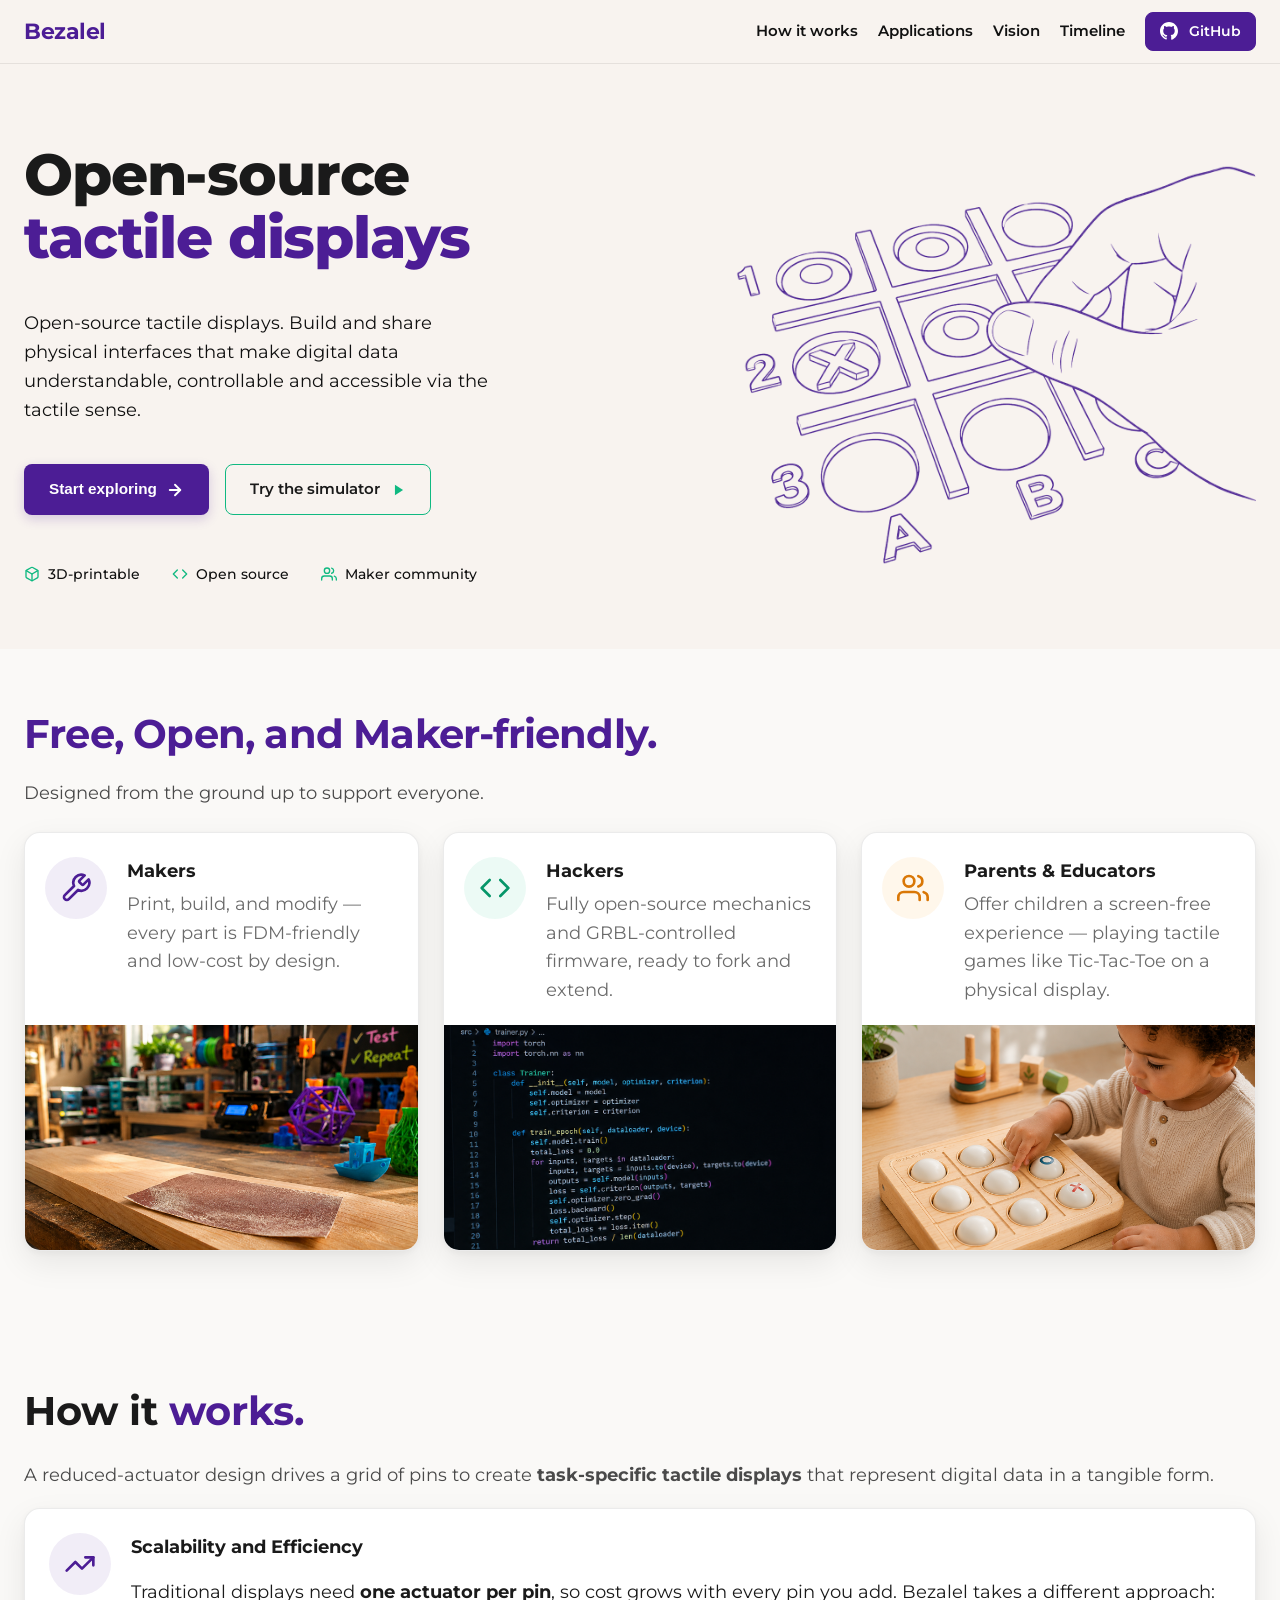
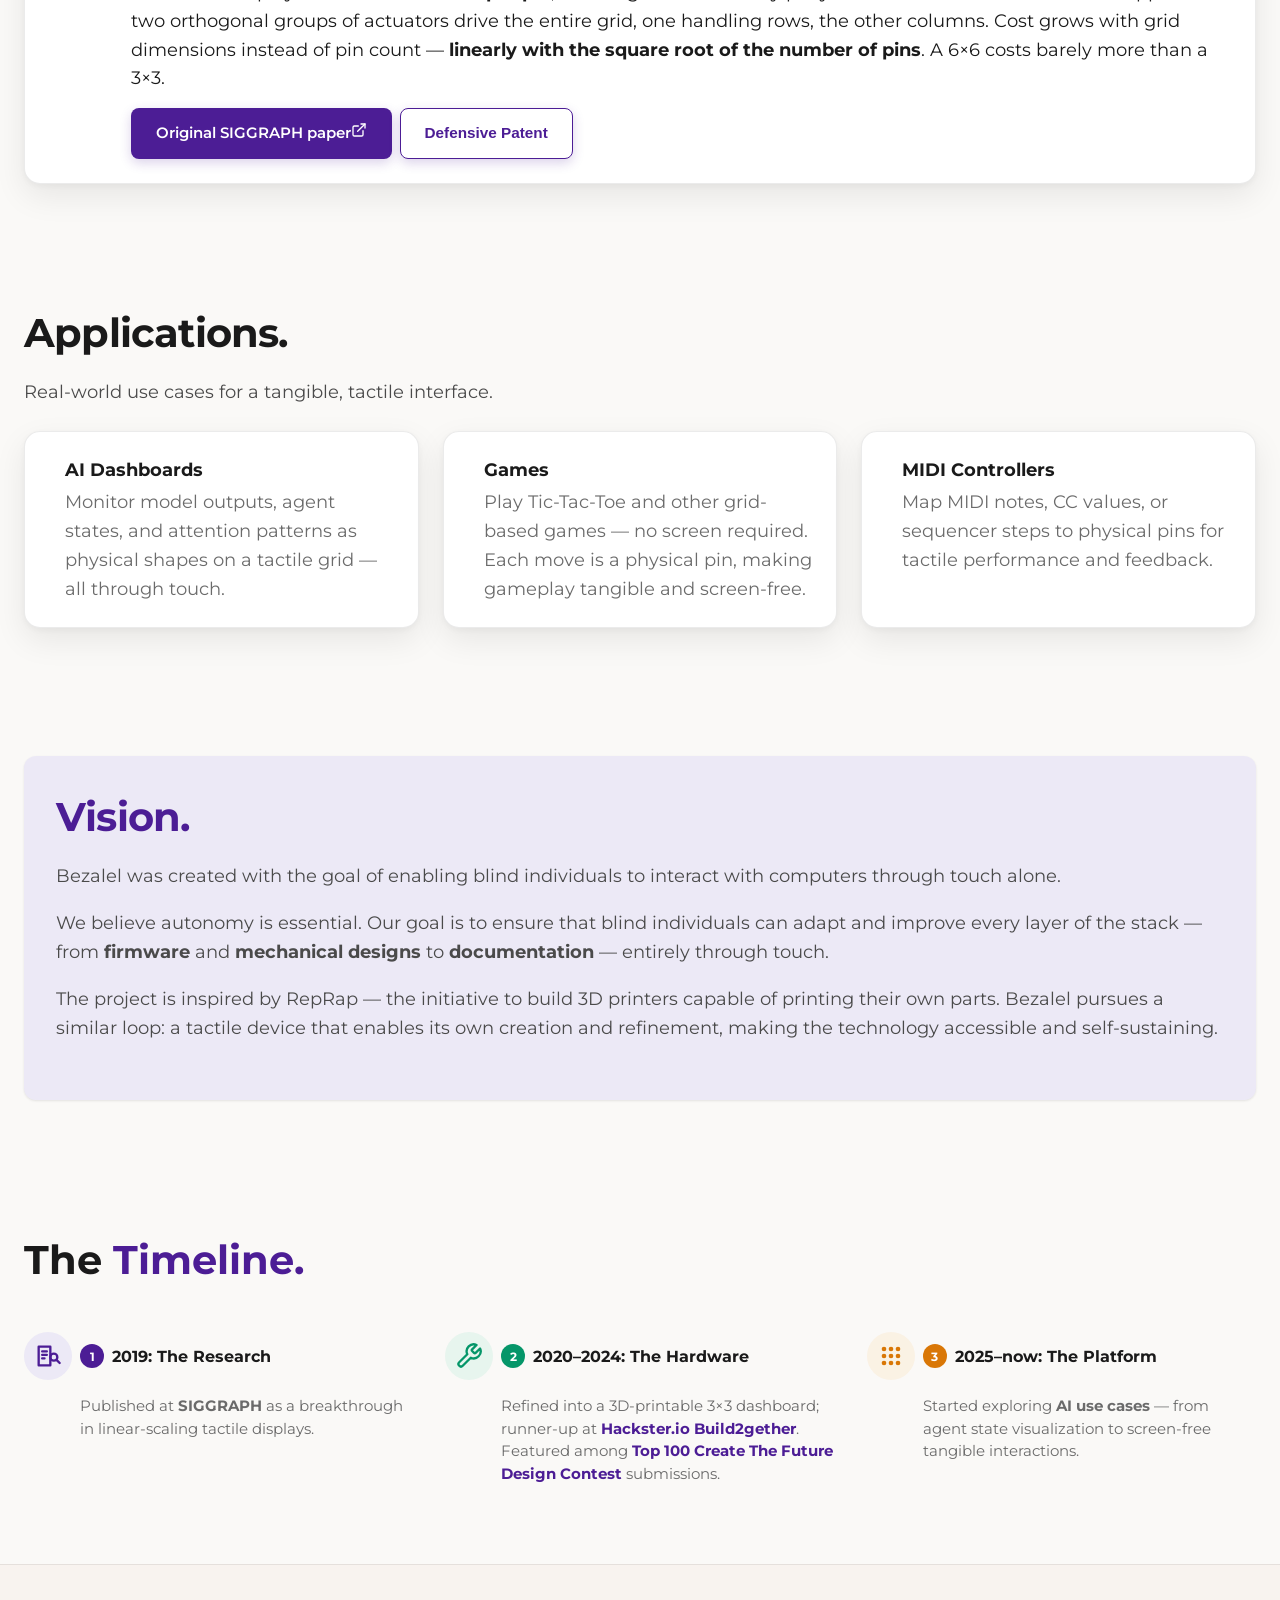
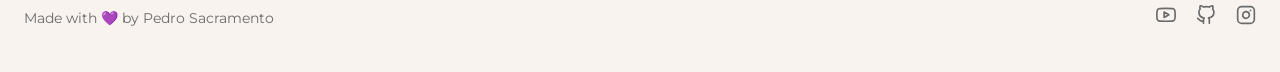
==== index.html @ aae841a7 "deploy: Tighten copy across sections — remove AI-specific language, improve conciseness Co-Authored-" ====
<!DOCTYPE html>
<html lang="en" data-theme="light">
  <head>
    <meta charset="UTF-8" />
    <meta name="viewport" content="width=device-width, initial-scale=1.0" />
    <title>Bezalel — Open-source, 3D-printable, low-cost tactile display</title>
    <meta
      name="description"
      content="Bezalel is an open-source technology for building tactile interfaces using 3D printing and a minimal number of actuators."
    />
    <link rel="preconnect" href="https://fonts.googleapis.com" />
    <link rel="preconnect" href="https://fonts.gstatic.com" crossorigin />
    <link
      href="https://fonts.googleapis.com/css2?family=Montserrat:wght@400;500;600;700&family=JetBrains+Mono:wght@400;500&display=swap"
      rel="stylesheet"
    />
    <script type="module" crossorigin src="/assets/index-D6pep64E.js"></script>
    <link rel="stylesheet" crossorigin href="/assets/index-Cye91xKA.css">
  </head>
  <body>
    <div id="root"></div>
  </body>
</html>
---- assets/index-Cye91xKA.css ----
:root{--color-bg: #f8f3ef;--color-bg-secondary: #f4f2ee;--color-bg-tertiary: #f0edea;--color-bg-primary: #ffffff;--color-text-primary: #1a1a1a;--color-text: #4a4a4a;--color-text-secondary: #6b6b6b;--color-accent: #4c1d95;--color-accent-hover: #371771;--color-accent-tint: rgba(108, 92, 231, .1);--color-brand: #4c1d95;--color-hook-green: #10b981;--color-hook-green-hover: #059669;--color-hook-orange: #4c1d95;--color-hook-orange-hover: #371771;--color-hook-red: #f59e0b;--color-hook-red-hover: #d97706;--navbar-bg: #f8f3ef;--border-color: rgba(0, 0, 0, .08);--shadow-card: 0 12px 32px rgba(0, 0, 0, .08), 0 2px 6px rgba(0, 0, 0, .04);--border-radius: .8rem;--border-radius-lg: 1.6rem;--spacer: 1.6rem;--fs-base: 1.6rem;--fs-hero: 5.5rem;--fs-h2: 4rem;--fs-hook: 4.8rem;--fs-navbar: 1.4rem;--fs-ui: calc(var(--fs-base) * .85);--font-body: "Montserrat", sans-serif;--font-mono: "JetBrains Mono", monospace;--container: 1240px}@media (min-width: 1220px){:root{--fs-base: 1.8rem;--fs-hero: 7.2rem;--fs-hook: 6.4rem}}*,*:before,*:after{box-sizing:border-box}html{font-size:62.5%}body{margin:0;font-family:var(--font-body);font-size:var(--fs-base);line-height:1.6;color:var(--color-text);background-color:var(--color-bg);-webkit-font-smoothing:antialiased}a{color:var(--color-accent);text-decoration:none}a:hover{color:var(--color-accent-hover);text-decoration:underline}.navbar{position:sticky;top:0;z-index:100;display:flex;align-items:center;justify-content:space-between;padding:0 calc(var(--spacer) * 1.5);height:6.4rem;background-color:var(--navbar-bg);border-bottom:1px solid var(--border-color);font-size:var(--fs-navbar)}.navbar-brand{color:var(--color-brand);font-weight:700;font-size:2.2rem;letter-spacing:-.02em}.navbar-brand:hover{color:var(--color-brand);text-decoration:none}.navbar-nav{display:flex;gap:calc(var(--spacer) * 1.25);list-style:none;margin:0;padding:0;align-items:center}.navbar-nav a{color:#111;font-weight:600;font-size:var(--fs-ui)}.navbar-nav a:hover{color:var(--color-text-primary);text-decoration:none}.navbar-nav .btn{padding:.6rem 1.4rem;font-size:var(--fs-navbar)}@media (max-width: 720px){.navbar-nav li:not(:last-child){display:none}}.hero{padding:calc(var(--spacer) * 5) calc(var(--spacer) * 1.5) calc(var(--spacer) * 4)}.hero-grid{display:grid;grid-template-columns:minmax(0,1fr) minmax(0,1.5fr);gap:calc(var(--spacer) * 3);align-items:center}.hero-content{display:flex;flex-direction:column;align-items:flex-start;max-width:var(--container);margin:0 auto}.hero-visual{display:flex;align-items:center;justify-content:flex-end}.device-svg{width:100%;height:auto;max-width:520px;border-radius:var(--border-radius-lg)}.vision-content{display:flex;gap:calc(var(--spacer) * 2);align-items:flex-start}.vision-text{flex:1 1 60%}.vision-image{flex:0 0 280px;max-height:200px;border-radius:8px;object-fit:cover}@media (max-width: 880px){.hero-grid{grid-template-columns:1fr}.hero-visual{order:-1;justify-content:flex-start}.button-group{flex-direction:column}.feature-grid:has(.feature-card-prose){grid-template-columns:1fr}.vision-content{flex-direction:column}.vision-image{flex:0 0 auto;width:100%;max-height:none;height:320px;object-fit:cover;object-position:left;border-radius:8px;order:-1}}.hero-eyebrow{display:inline-block;margin-bottom:var(--spacer);padding:.4rem 1rem;border:1px solid var(--border-color);border-radius:999px;font-size:1.3rem;color:var(--color-text-secondary);letter-spacing:.04em;text-transform:uppercase}.hero h1{margin:0 0 calc(var(--spacer) * 2.5);font-size:clamp(3.4rem,5.2vw,5.8rem);font-weight:800;line-height:1.08;letter-spacing:-.02em;color:var(--color-text-primary);max-width:18ch}.hero-subtitle{margin:0 0 calc(var(--spacer) * 2.5);font-size:var(--fs-base);color:#111;max-width:75ch}.hero-subtitle strong{color:var(--color-brand);font-weight:700}.hero-cta{display:flex;gap:var(--spacer);flex-wrap:wrap}@media (max-width: 600px){.hero-cta{flex-direction:column;width:100%}.hero-cta .btn{width:100%;text-align:center}}.btn{display:inline-block;padding:1.2rem 2.4rem;border-radius:var(--border-radius);font-weight:600;font-size:var(--fs-ui);cursor:pointer;border:1px solid transparent;transition:all .2s ease}.btn-accent{background-color:var(--color-accent);color:#fff}.btn-accent:hover{background-color:var(--color-accent-hover);color:#fff;text-decoration:none}.btn-ghost{background-color:transparent;color:var(--color-text-primary);border-color:var(--border-color)}.btn-ghost:hover{background-color:var(--color-bg-secondary);color:var(--color-text-primary);text-decoration:none}.btn-start{background-color:var(--color-hook-orange);color:#fff;box-shadow:0 4px 12px #4c1d9533}.btn-start:hover{background-color:var(--color-hook-orange-hover);color:#fff;text-decoration:none;transform:translateY(-2px);box-shadow:0 8px 16px #4c1d954d}.btn-patent{background:#fff;color:var(--color-accent);border-color:var(--color-accent);box-shadow:0 4px 12px #4c1d9533}.btn-patent:hover{background:#fff;color:var(--color-accent-hover);border-color:var(--color-accent-hover);text-decoration:none;transform:translateY(-2px);box-shadow:0 8px 16px #4c1d954d}.btn-green{background-color:var(--color-hook-green);color:#fff;box-shadow:0 4px 12px #10b98133}.btn-green:hover{background-color:var(--color-hook-green-hover);color:#fff;text-decoration:none;transform:translateY(-2px);box-shadow:0 8px 16px #10b9814d}.btn-github{display:inline-flex;align-items:center;gap:.6rem;background-color:var(--color-accent);color:#fff!important;border:1px solid var(--color-accent);border-radius:var(--border-radius);padding:.7rem 1.4rem!important}.btn-github:hover{background-color:var(--color-accent-hover);border-color:var(--color-accent-hover);color:#fff;text-decoration:none}body.modal-open{overflow:hidden}.modal-backdrop{position:fixed;top:0;right:0;bottom:0;left:0;z-index:200;display:none;align-items:center;justify-content:center;padding:calc(var(--spacer) * 1.5);background:#00000073}.modal-backdrop.is-open{display:flex}.modal{width:min(920px,100%);max-height:90vh;overflow:auto;background:var(--color-bg-primary);border:1px solid var(--border-color);border-radius:var(--border-radius-lg);box-shadow:0 16px 42px #00000040}.modal-header{display:flex;align-items:flex-start;justify-content:space-between;gap:var(--spacer);padding:calc(var(--spacer) * 1.5) calc(var(--spacer) * 1.5) calc(var(--spacer) * 1.1);border-bottom:1px solid var(--border-color)}.modal-header h2{margin:0;font-size:2.6rem;color:var(--color-text-primary)}.modal-header p{margin:.6rem 0 0;color:var(--color-text-secondary)}.modal-close{border:1px solid var(--border-color);background:var(--color-bg);color:var(--color-text-primary);border-radius:var(--border-radius);width:3.2rem;height:3.2rem;line-height:1;font-size:2rem;cursor:pointer;flex:0 0 auto}.modal-close:hover{background:var(--color-bg-secondary)}.project-grid{display:grid;grid-template-columns:repeat(auto-fit,minmax(220px,1fr));gap:var(--spacer);padding:calc(var(--spacer) * 1.5)}.project-card{display:block;color:inherit;text-decoration:none;border:1px solid var(--border-color);border-radius:var(--border-radius);overflow:hidden;background:var(--color-bg-primary);box-shadow:0 2px 8px #0000000f}.project-card:hover{text-decoration:none}.project-thumb{aspect-ratio:16 / 9;display:grid;place-items:center;font-size:3.2rem;font-weight:700;color:#fff}.project-image-container{aspect-ratio:16 / 9;padding:1.2rem 1.2rem .4rem;display:flex;align-items:center}.project-image{aspect-ratio:16 / 9;width:100%;height:auto;object-fit:cover;display:block;border-radius:.4rem}.thumb-tictactoe{background:linear-gradient(135deg,var(--color-accent),var(--color-hook-green))}.thumb-wave{background:linear-gradient(135deg,var(--color-hook-orange),var(--color-hook-red))}.thumb-shapes{background:linear-gradient(135deg,var(--color-hook-green),var(--color-accent))}.project-copy{padding:1.2rem}.project-copy-top{padding:1.2rem 1.2rem 0}.project-copy-bottom{padding:0 1.2rem 1.4rem}.project-copy h3{margin:0 0 .5rem;font-size:1.7rem;color:var(--color-text-primary)}.project-copy p{margin:0;color:var(--color-text-secondary);font-size:1.4rem}.button-group{display:flex;gap:.8rem;margin-top:1rem}.download-button,.watch-button{flex:1;display:flex;align-items:center;justify-content:center;gap:.6rem;padding:.6rem 1.2rem;border-radius:.4rem;font-size:1.4rem;font-weight:600;text-decoration:none;transition:all .2s ease}.download-button{background:var(--color-accent);color:#fff}.download-button:hover{background:var(--color-accent-hover);color:#fff;text-decoration:none;transform:translateY(-2px);box-shadow:0 4px 12px #4c1d954d}.watch-button{background:#fff;color:var(--color-accent);border:1px solid var(--color-accent)}.watch-button:hover{background:#fff;color:var(--color-accent-hover);text-decoration:none;transform:translateY(-2px);box-shadow:0 2px 8px #4c1d9526}.download-button svg,.watch-button svg{width:1.6rem;height:1.6rem}.simulator-row{margin-top:.8rem}.simulator-button{width:100%;display:flex;align-items:center;justify-content:center;padding:.6rem 1.2rem;background:#fff;color:var(--color-hook-green);border:1px solid var(--color-hook-green);border-radius:.4rem;font-size:1.4rem;font-weight:600;font-family:inherit;line-height:1;text-decoration:none;cursor:pointer;transition:all .2s ease;height:3.2rem;box-sizing:border-box}.simulator-button:hover{background:#fff;color:var(--color-hook-green-hover);text-decoration:none;transform:translateY(-2px);box-shadow:0 2px 8px #10b98126}.simulator-button.simulator-disabled{background:#fff;color:#d1d5db;border-color:#d1d5db;cursor:not-allowed;pointer-events:none}.simulator-button.simulator-disabled:hover{background:#fff;color:#d1d5db;transform:none;box-shadow:none}.modal-footer{border-top:1px solid var(--border-color);padding:calc(var(--spacer) * 1.1) calc(var(--spacer) * 1.5) calc(var(--spacer) * 1.5);display:flex;align-items:center;justify-content:space-between;gap:var(--spacer);flex-wrap:wrap}.modal-footer p{margin:0;color:var(--color-text-secondary)}.page-card{padding:calc(var(--spacer) * 4) calc(var(--spacer) * 1.5);background-color:#faf9f7}.page-card-inner{max-width:var(--container);margin:0 auto}.page-card h2{margin:0 0 var(--spacer);font-size:var(--fs-h2);font-weight:700;color:var(--color-text-primary)}.page-card p{max-width:70ch}#how-it-works .page-card-inner>p,#how-it-works .feature-card-prose p{max-width:none}#vision .page-card-inner{background:var(--color-accent-tint);border-radius:12px;box-shadow:0 1px 3px #0000000f,0 1px 2px #0000000a;padding:calc(var(--spacer) * 2.5) calc(var(--spacer) * 2)}#vision p{max-width:none}.page-card ul{padding-left:2rem;max-width:70ch}.page-card li{margin-bottom:.4rem}.feature-card-prose li::marker{color:var(--color-hook-green);font-weight:600}.page-card-inner>h3{margin:calc(var(--spacer) * 1.75) 0 .4rem;font-size:1.8rem;font-weight:600;color:var(--color-text-primary)}.hook-h2{margin:0 0 calc(var(--spacer) * 1.5)!important;font-size:var(--fs-h2)!important;font-weight:700;line-height:1.05;letter-spacing:-.02em}.hook-green{color:var(--color-text-primary)!important}.hook-orange{color:var(--color-hook-orange)!important}.hook-red{color:var(--color-hook-red)!important}.hook-indigo{color:var(--color-accent)!important}.feature-grid{display:grid;grid-template-columns:repeat(auto-fit,minmax(260px,1fr));gap:calc(var(--spacer) * 1.5);margin-top:calc(var(--spacer) * 1.5)}.feature-card{padding:calc(var(--spacer) * 1.5);background-color:var(--color-bg-primary);border-radius:var(--border-radius-lg);border:1px solid var(--border-color);box-shadow:var(--shadow-card);overflow:hidden}.feature-card h3{grid-area:title;margin:0;font-size:1.8rem;color:var(--color-text-primary)}.feature-card p{grid-area:desc;margin:0;color:var(--color-text-secondary)}.feature-card.is-selected{border-color:var(--color-hook-green);background-color:var(--color-bg-tertiary);box-shadow:0 0 0 2px var(--color-hook-green)}.feature-card.is-selected .btn-add{background-color:var(--color-hook-green);color:var(--color-text-primary);border-color:var(--color-hook-green)}.roadmap-year{margin-top:calc(var(--spacer) * 2)}.roadmap-current h3{color:var(--color-hook-green)}.evolution-timeline{display:flex;flex-direction:row;justify-content:space-between;gap:calc(var(--spacer) * 2);margin-top:calc(var(--spacer) * 2.5);position:relative}.evolution-step{flex:1;position:relative;z-index:1}.evolution-step-header{display:flex;align-items:center;gap:.8rem;margin-bottom:1.2rem}.evolution-icon{width:4.8rem;height:4.8rem;border-radius:50%;display:flex;align-items:center;justify-content:center;background:var(--color-accent-tint);color:var(--color-brand);flex-shrink:0}.evolution-icon-gold{background:#f59e0b14;color:var(--color-hook-red-hover)}.evolution-badge{width:2.4rem;height:2.4rem;border-radius:50%;display:flex;align-items:center;justify-content:center;font-size:1.2rem;font-weight:700;color:#fff;flex-shrink:0}.evolution-badge-purple{background:var(--color-brand)}.evolution-badge-mint{background:var(--color-hook-green-hover)}.evolution-badge-gold{background:var(--color-hook-red-hover)}.evolution-step h3{margin:0;font-size:1.6rem;color:var(--color-text-primary)}.evolution-step p{font-size:1.5rem;line-height:1.5;color:var(--color-text-secondary);max-width:100%;padding-left:5.6rem}@media (max-width: 768px){.evolution-timeline{flex-direction:column;gap:var(--spacer)}.evolution-timeline:before{left:2.4rem;top:5rem;bottom:5rem;right:auto;width:2px;height:auto}.evolution-step p{padding-left:5.6rem}}pre.citation{margin:var(--spacer) 0 0;padding:calc(var(--spacer) * 1.25);background-color:var(--color-bg-tertiary);border:1px solid var(--border-color);border-radius:var(--border-radius);font-family:var(--font-mono);font-size:1.3rem;line-height:1.6;color:#ffffffe6;white-space:pre-wrap;word-break:break-word;overflow-x:auto}.text-highlight{color:var(--color-accent)}.hero-cta{margin-bottom:calc(var(--spacer) * 2.5)}.btn-play{background-color:transparent;border:1px solid #10b981;color:#1a1a1a;display:inline-flex;align-items:center;justify-content:center;gap:1.2rem}.btn-play:hover{background-color:#10b981;border-color:#10b981;color:#fff;text-decoration:none;transform:translateY(-2px);box-shadow:0 8px 16px #10b9814d}.btn-play:hover .play-icon-svg{color:#fff}.play-icon-svg{color:#10b981;transition:color .15s ease}.icon-green{color:#10b981}.hero-badges{display:flex;gap:calc(var(--spacer) * 2);margin-top:calc(var(--spacer) * .5);flex-wrap:wrap}.badge{display:flex;align-items:center;gap:.8rem;font-size:1.4rem;font-weight:500;color:#111}.badge-icon{width:1.6rem;height:1.6rem;border:1px solid var(--border-color);border-radius:4px;display:inline-block}.badge-dot{width:.9rem;height:.9rem;border-radius:50%;background-color:var(--color-hook-green);display:inline-block;flex:0 0 auto}.feature-card{display:grid;grid-template-columns:auto 1fr;grid-template-rows:auto 1fr;grid-template-areas:"icon title" "icon desc";column-gap:calc(var(--spacer) * 1.25);row-gap:.4rem;align-items:start;padding:calc(var(--spacer) * 1.5) calc(var(--spacer) * 1.25)}.feature-card-prose{display:flex;gap:calc(var(--spacer) * 1.25);align-items:flex-start;padding:calc(var(--spacer) * 1.5)}.feature-card-prose>.card-icon{flex:0 0 auto}.feature-card-body{flex:1;min-width:0}.feature-card-prose h3{margin:0 0 var(--spacer)}.feature-card-prose p{margin:0 0 var(--spacer);color:var(--color-text-primary)}.feature-card-prose p:last-of-type{margin-bottom:0}.feature-card-prose ul{margin:var(--spacer) 0 0;padding-left:2rem;color:var(--color-text-primary)}.feature-card-prose li{margin-bottom:.4rem}.card-icon{grid-area:icon;width:6.2rem;height:6.2rem;border-radius:50%;display:grid;place-items:center;font-size:2.6rem;font-weight:700}.feature-card-image{grid-column:1 / -1;width:calc(100% + var(--spacer) * 3);aspect-ratio:16 / 9;object-fit:cover;margin-top:var(--spacer);margin-left:calc(var(--spacer) * -1.5);margin-bottom:calc(var(--spacer) * -1.5);border-radius:0 0 var(--border-radius-lg) var(--border-radius-lg)}.card-icon svg{width:3.2rem;height:3.2rem}.icon-purple{background-color:#4c1d9514;color:#4c1d95}.icon-mint{background-color:#10b98114;color:var(--color-hook-green-hover)}.icon-amber{background-color:#f59e0b14;color:var(--color-hook-red-hover)}.roadmap-year h3{margin:0 0 .8rem;font-size:2rem;color:var(--color-text-primary);font-variant-numeric:tabular-nums}.roadmap-year:first-child{margin-top:var(--spacer)}.roadmap-current h3{color:var(--color-accent)}.footer-note{padding:calc(var(--spacer) * 2.5) calc(var(--spacer) * 1.5);color:var(--color-text-secondary);font-size:1.4rem;border-top:1px solid var(--border-color);background-color:var(--color-bg)}.footer-inner{max-width:var(--container);margin:0 auto;display:flex;flex-wrap:wrap;gap:var(--spacer);justify-content:space-between;align-items:center}.footer-links{display:flex;flex-wrap:wrap;gap:calc(var(--spacer) * 1.25);list-style:none;padding:0;margin:0}.footer-links a{color:var(--color-text-secondary)}.hide-mobile{white-space:nowrap}@media (max-width: 600px){.hide-mobile{display:none}}
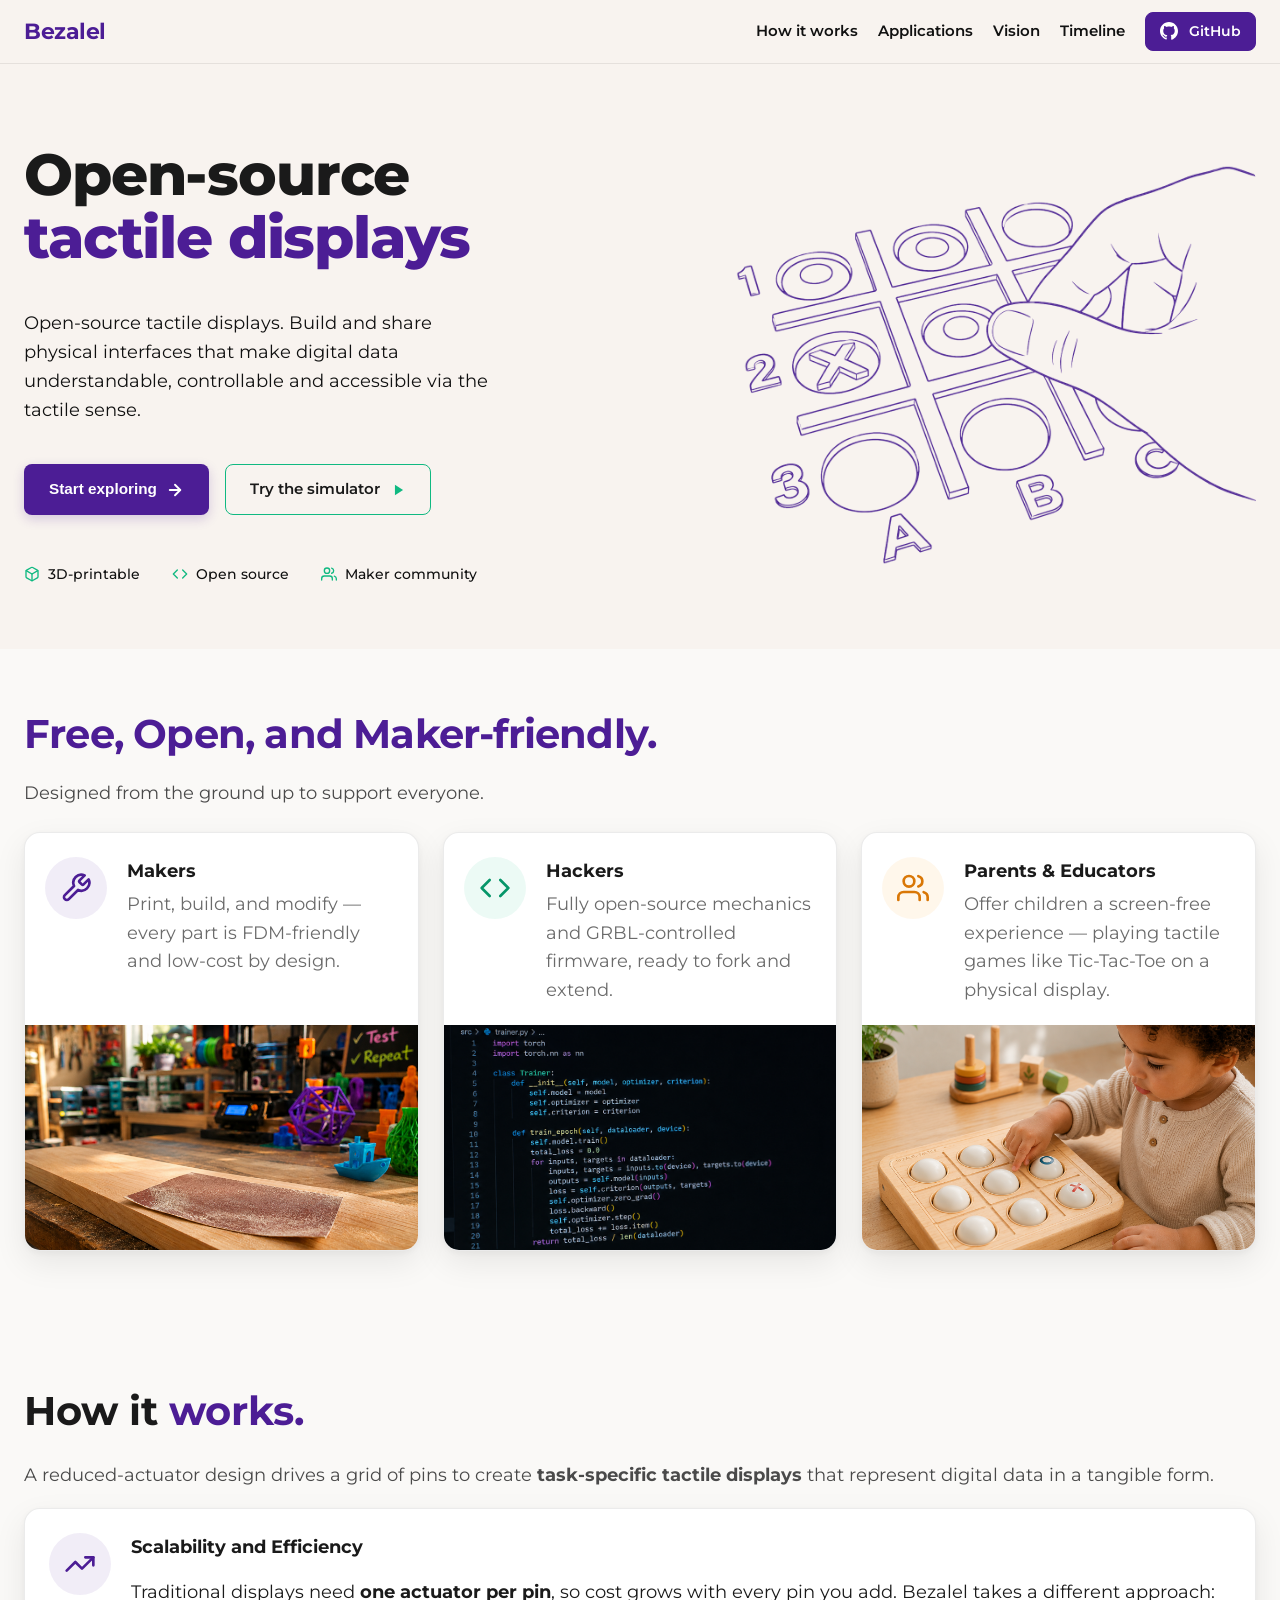
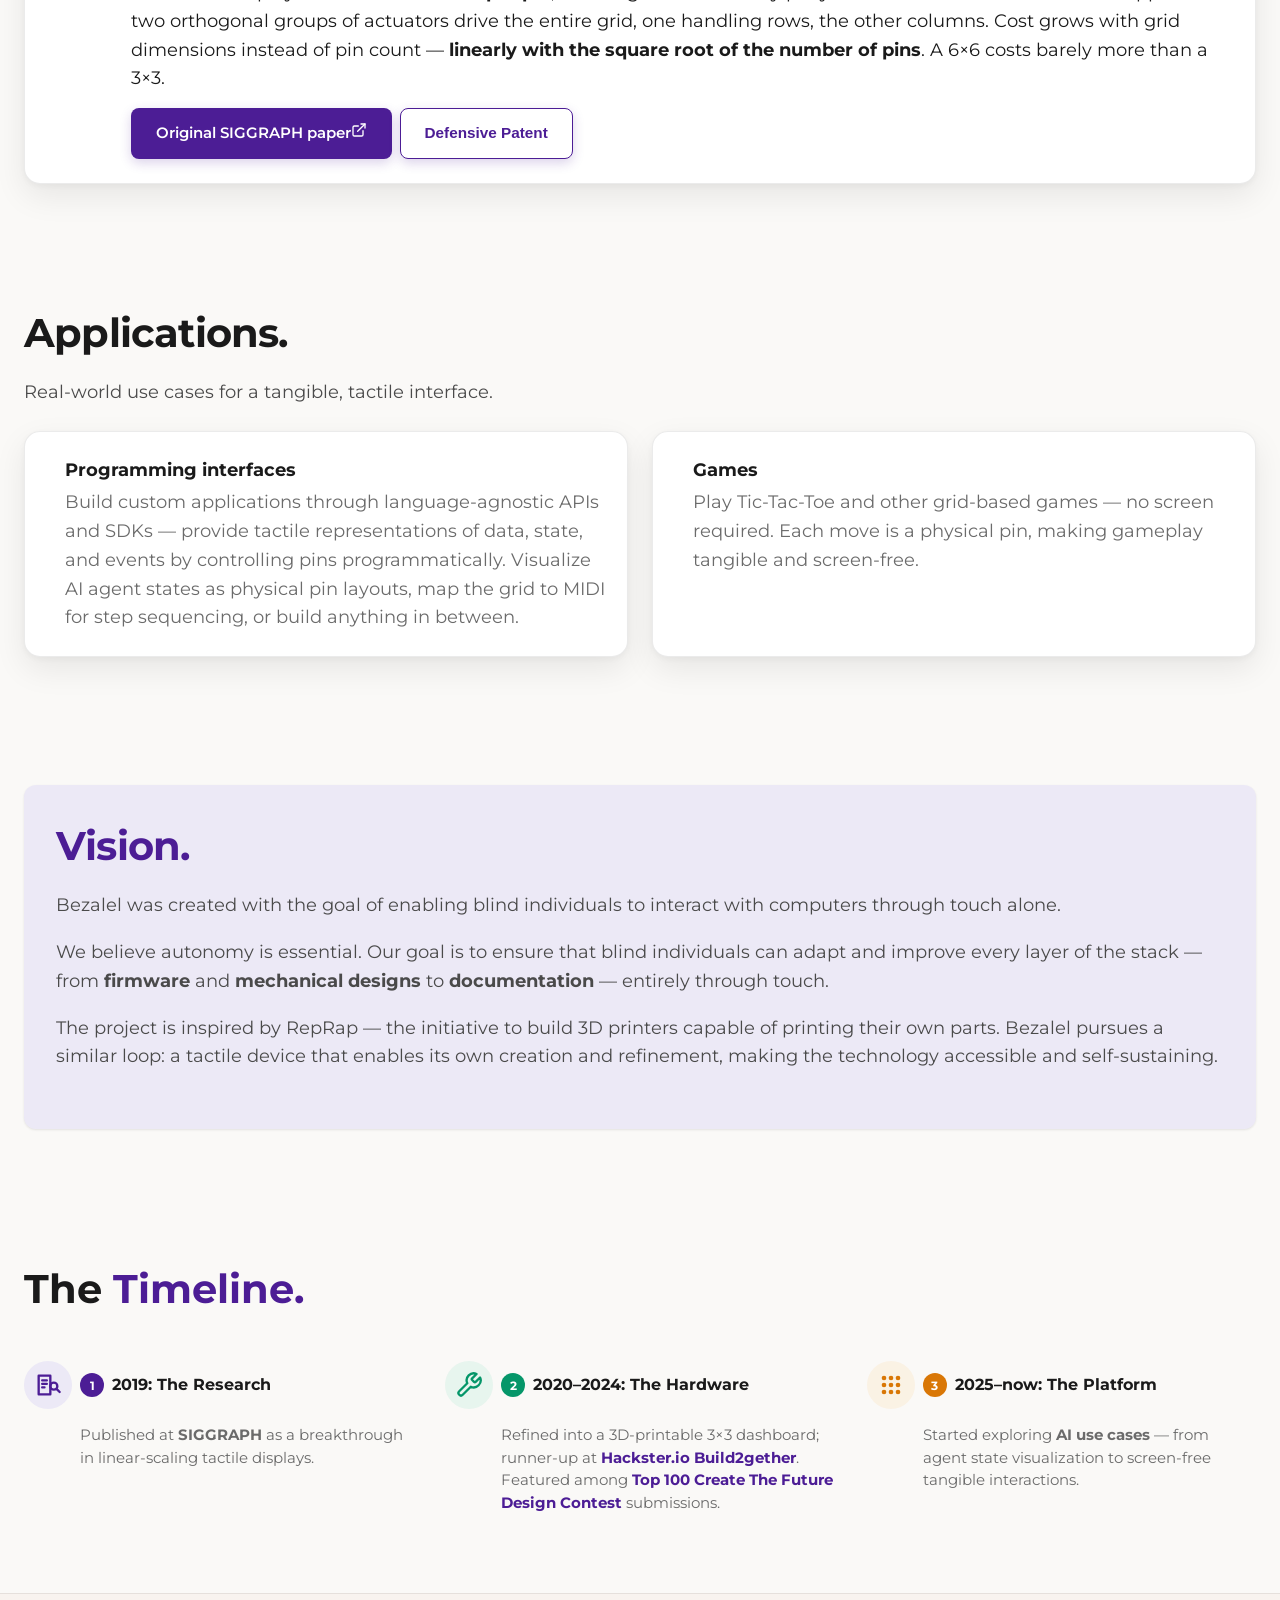
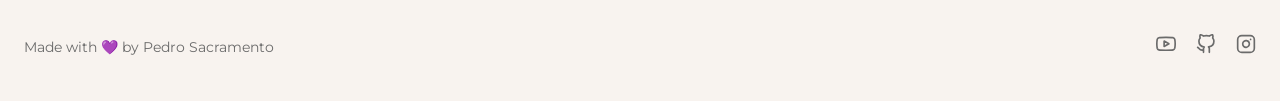
==== commit 199aa6d3: "deploy: Merge AI Dashboards and MIDI Controllers into a single Programming interfaces card Co-Author" ====
--- a/index.html
+++ b/index.html
@@ -14,7 +14,7 @@
       href="https://fonts.googleapis.com/css2?family=Montserrat:wght@400;500;600;700&family=JetBrains+Mono:wght@400;500&display=swap"
       rel="stylesheet"
     />
-    <script type="module" crossorigin src="/assets/index-D6pep64E.js"></script>
+    <script type="module" crossorigin src="/assets/index-D5U_nqaL.js"></script>
     <link rel="stylesheet" crossorigin href="/assets/index-Cye91xKA.css">
   </head>
   <body>
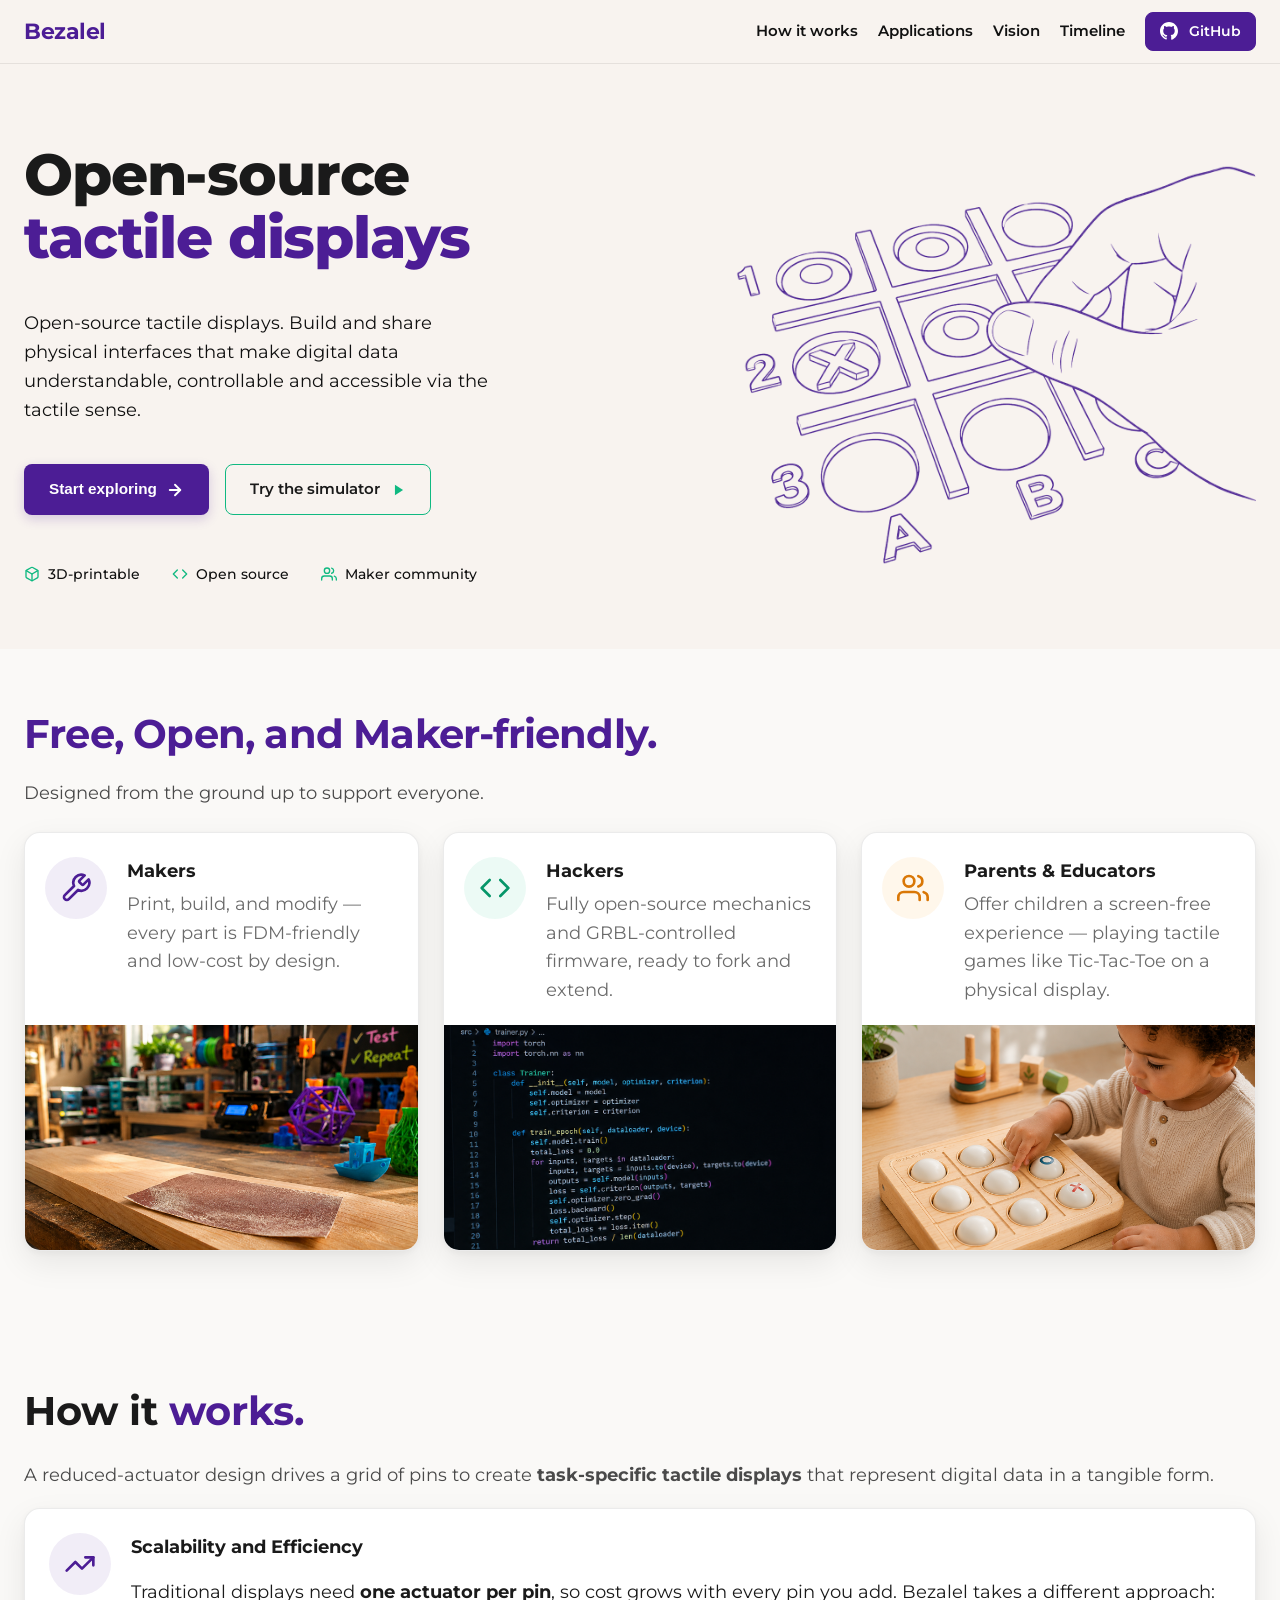
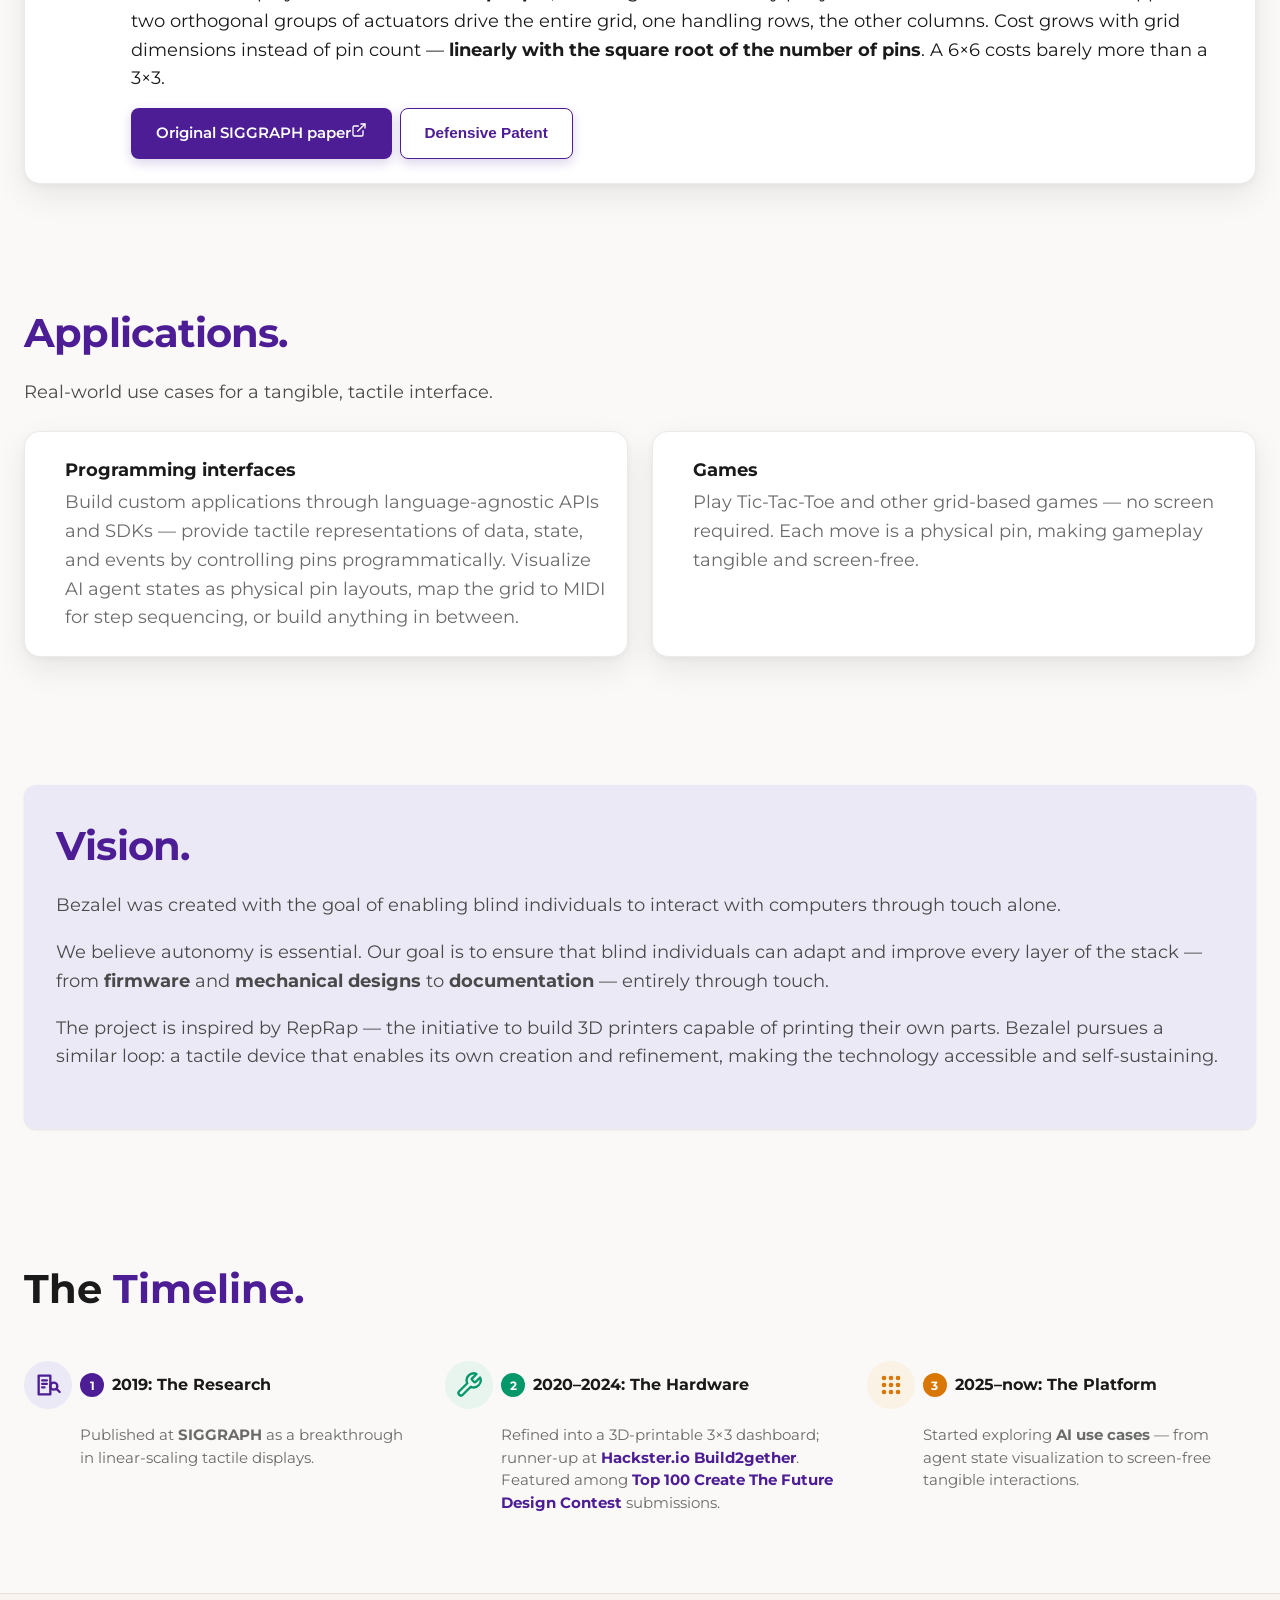
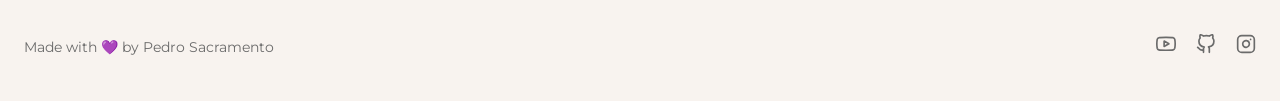
==== commit fabd1535: "deploy: Switch Applications heading to brand purple, matching How it works pattern Co-Authored-By: D" ====
--- a/index.html
+++ b/index.html
@@ -14,7 +14,7 @@
       href="https://fonts.googleapis.com/css2?family=Montserrat:wght@400;500;600;700&family=JetBrains+Mono:wght@400;500&display=swap"
       rel="stylesheet"
     />
-    <script type="module" crossorigin src="/assets/index-D5U_nqaL.js"></script>
+    <script type="module" crossorigin src="/assets/index-Cl7fP9-G.js"></script>
     <link rel="stylesheet" crossorigin href="/assets/index-Cye91xKA.css">
   </head>
   <body>
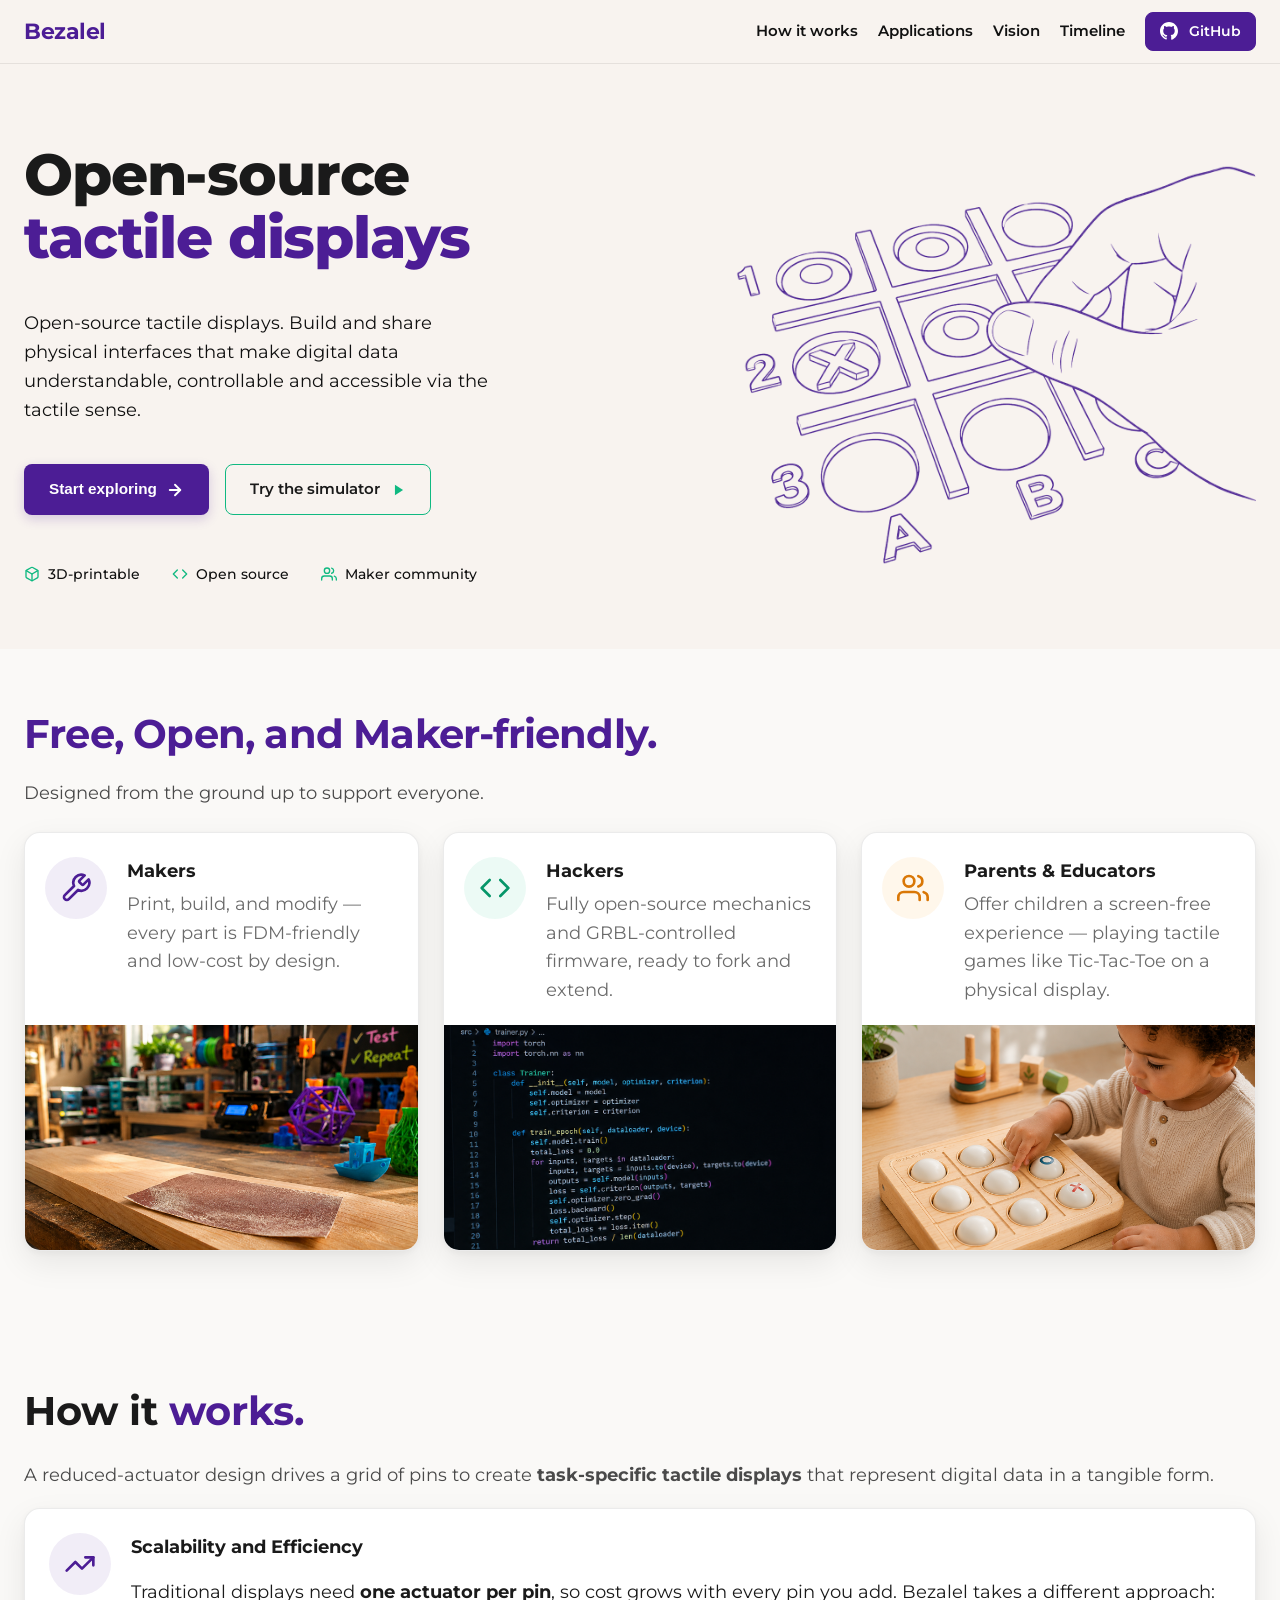
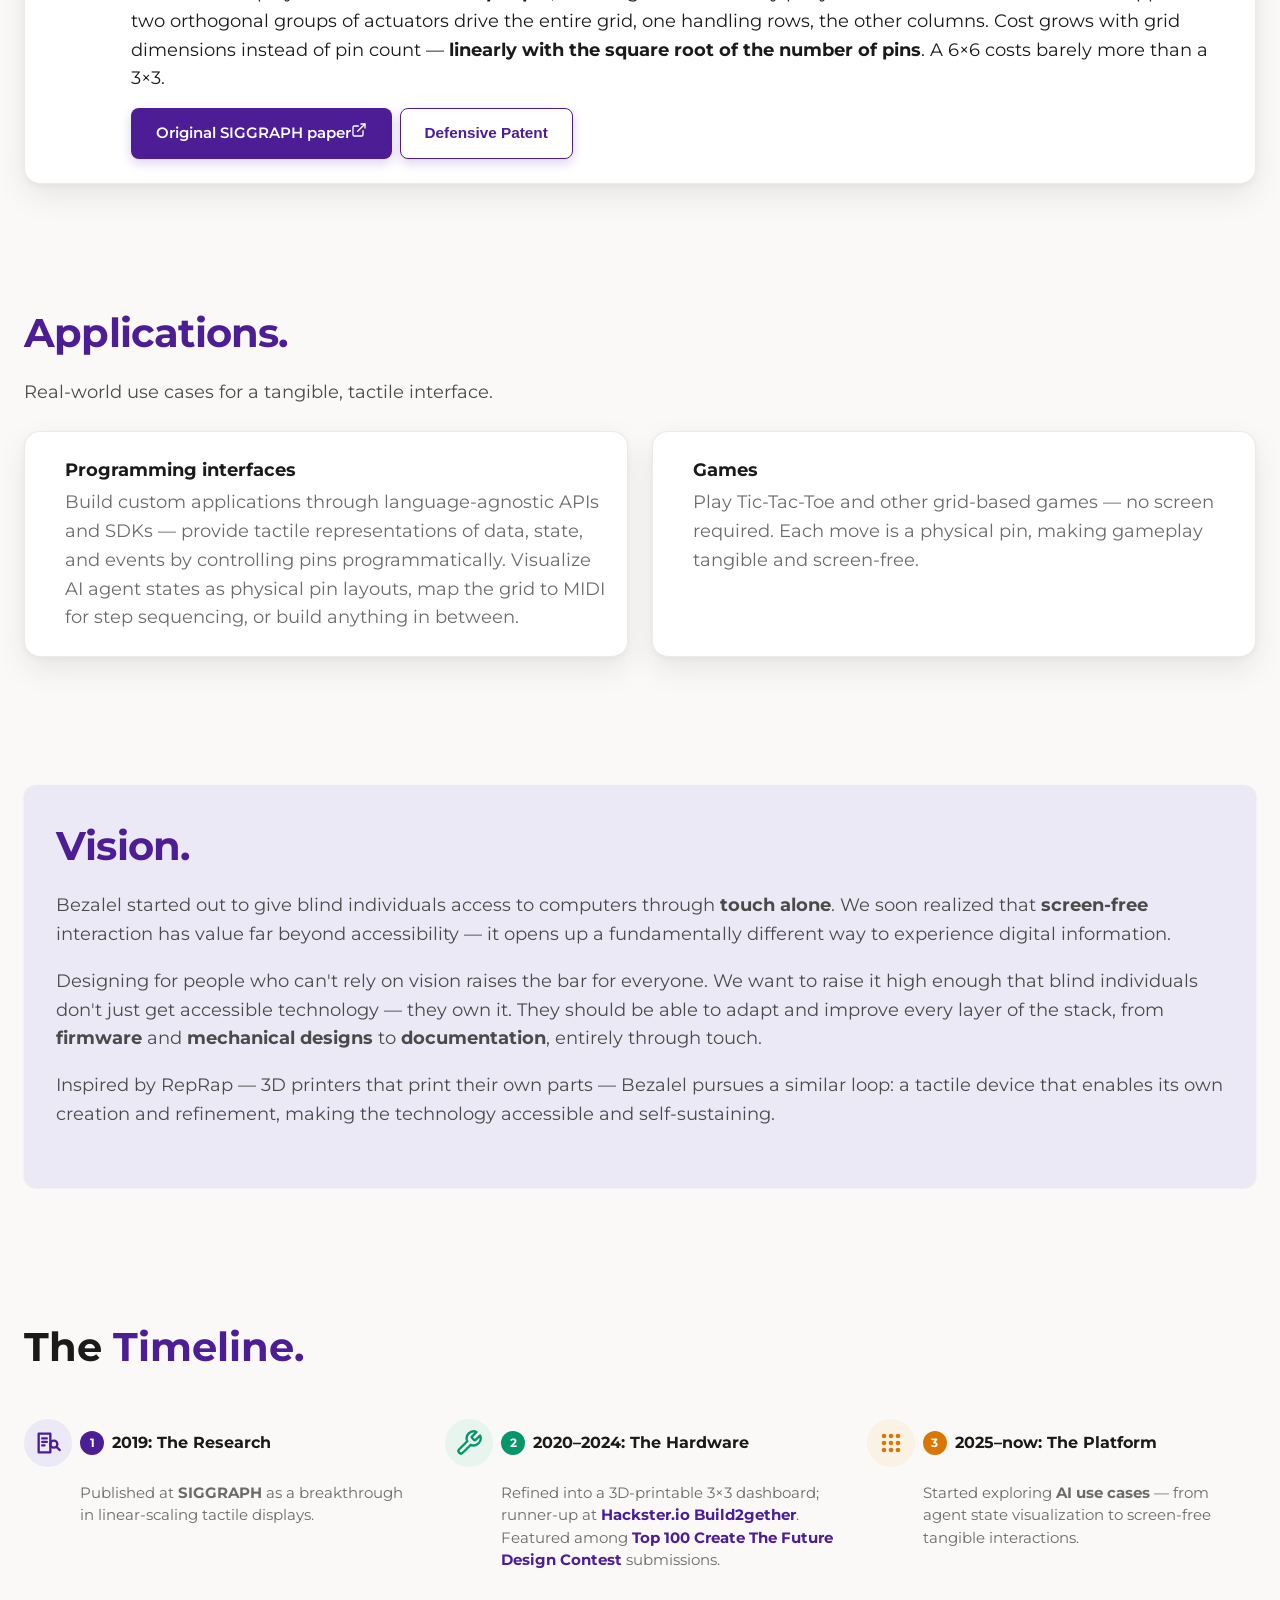
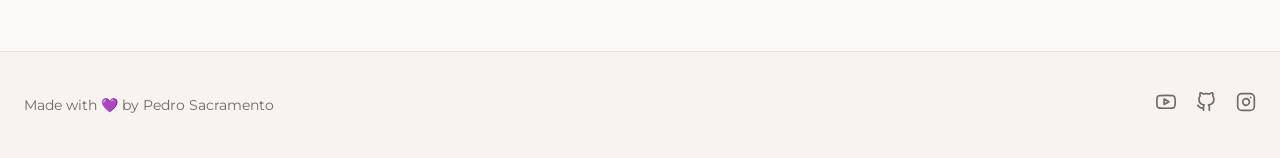
==== commit 3c4a29fb: "deploy: Rewrite Vision section for tighter flow and sharper message Co-Authored-By: DeepSeek V4 pro " ====
--- a/index.html
+++ b/index.html
@@ -14,7 +14,7 @@
       href="https://fonts.googleapis.com/css2?family=Montserrat:wght@400;500;600;700&family=JetBrains+Mono:wght@400;500&display=swap"
       rel="stylesheet"
     />
-    <script type="module" crossorigin src="/assets/index-Cl7fP9-G.js"></script>
+    <script type="module" crossorigin src="/assets/index-Dqpfp_yL.js"></script>
     <link rel="stylesheet" crossorigin href="/assets/index-Cye91xKA.css">
   </head>
   <body>
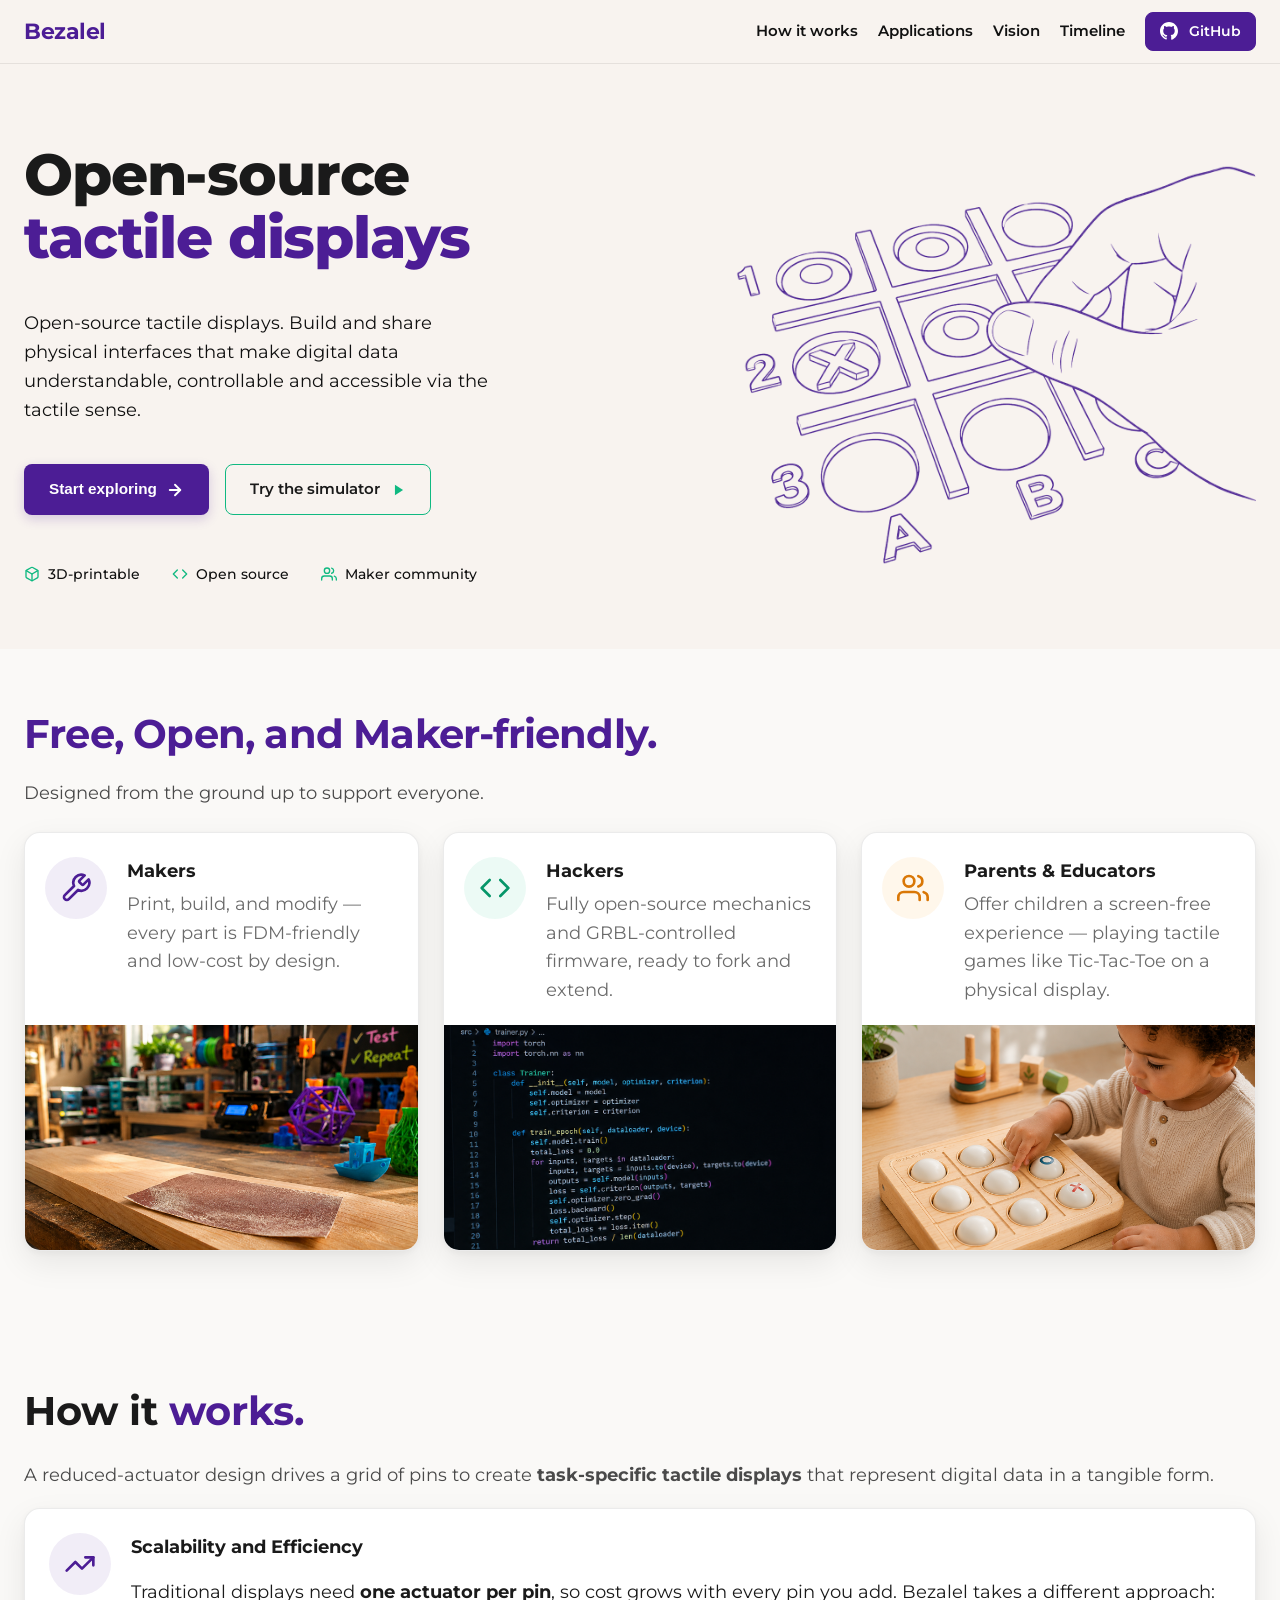
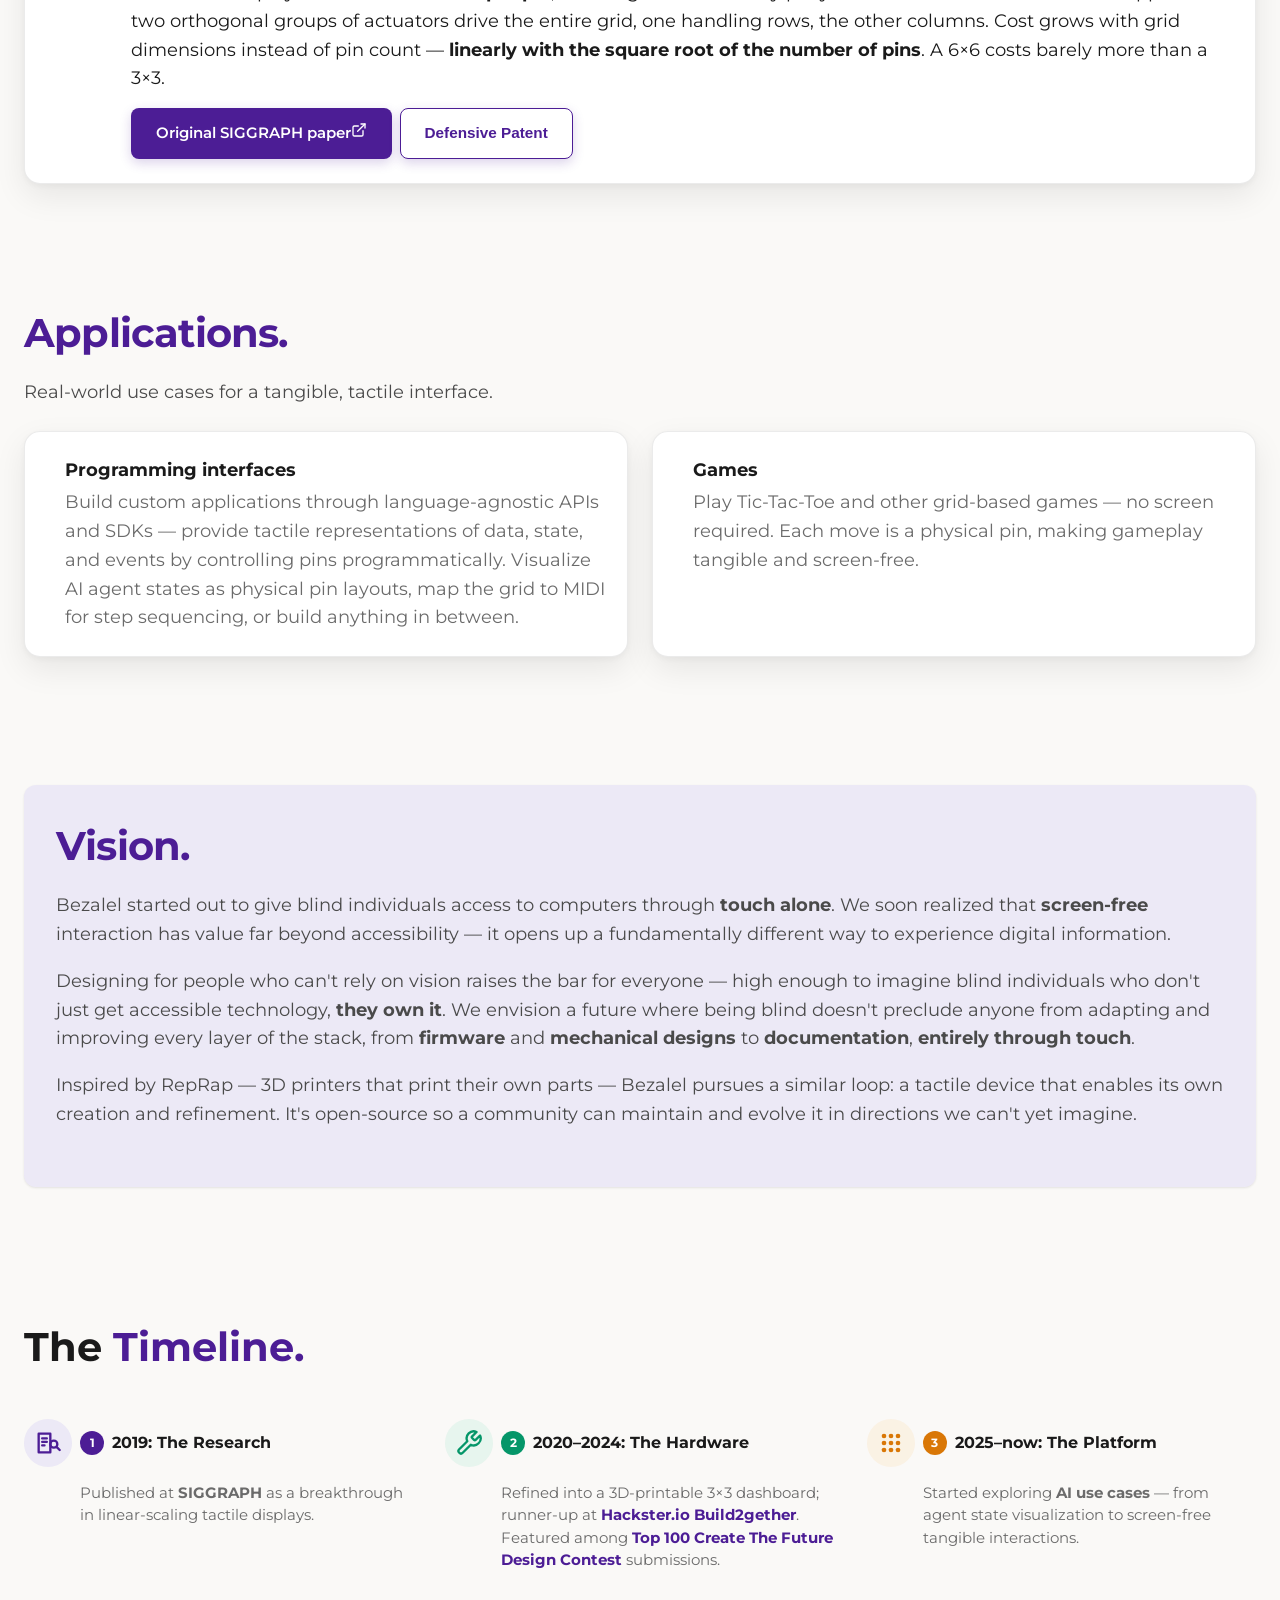
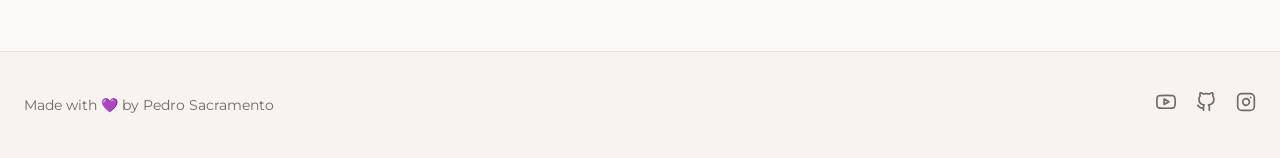
==== commit 6a020671: "deploy: Tighten Vision section — merge paragraphs, add community closer, sharpen emphasis Co-Authore" ====
--- a/index.html
+++ b/index.html
@@ -14,7 +14,7 @@
       href="https://fonts.googleapis.com/css2?family=Montserrat:wght@400;500;600;700&family=JetBrains+Mono:wght@400;500&display=swap"
       rel="stylesheet"
     />
-    <script type="module" crossorigin src="/assets/index-Dqpfp_yL.js"></script>
+    <script type="module" crossorigin src="/assets/index-s9l75Foz.js"></script>
     <link rel="stylesheet" crossorigin href="/assets/index-Cye91xKA.css">
   </head>
   <body>
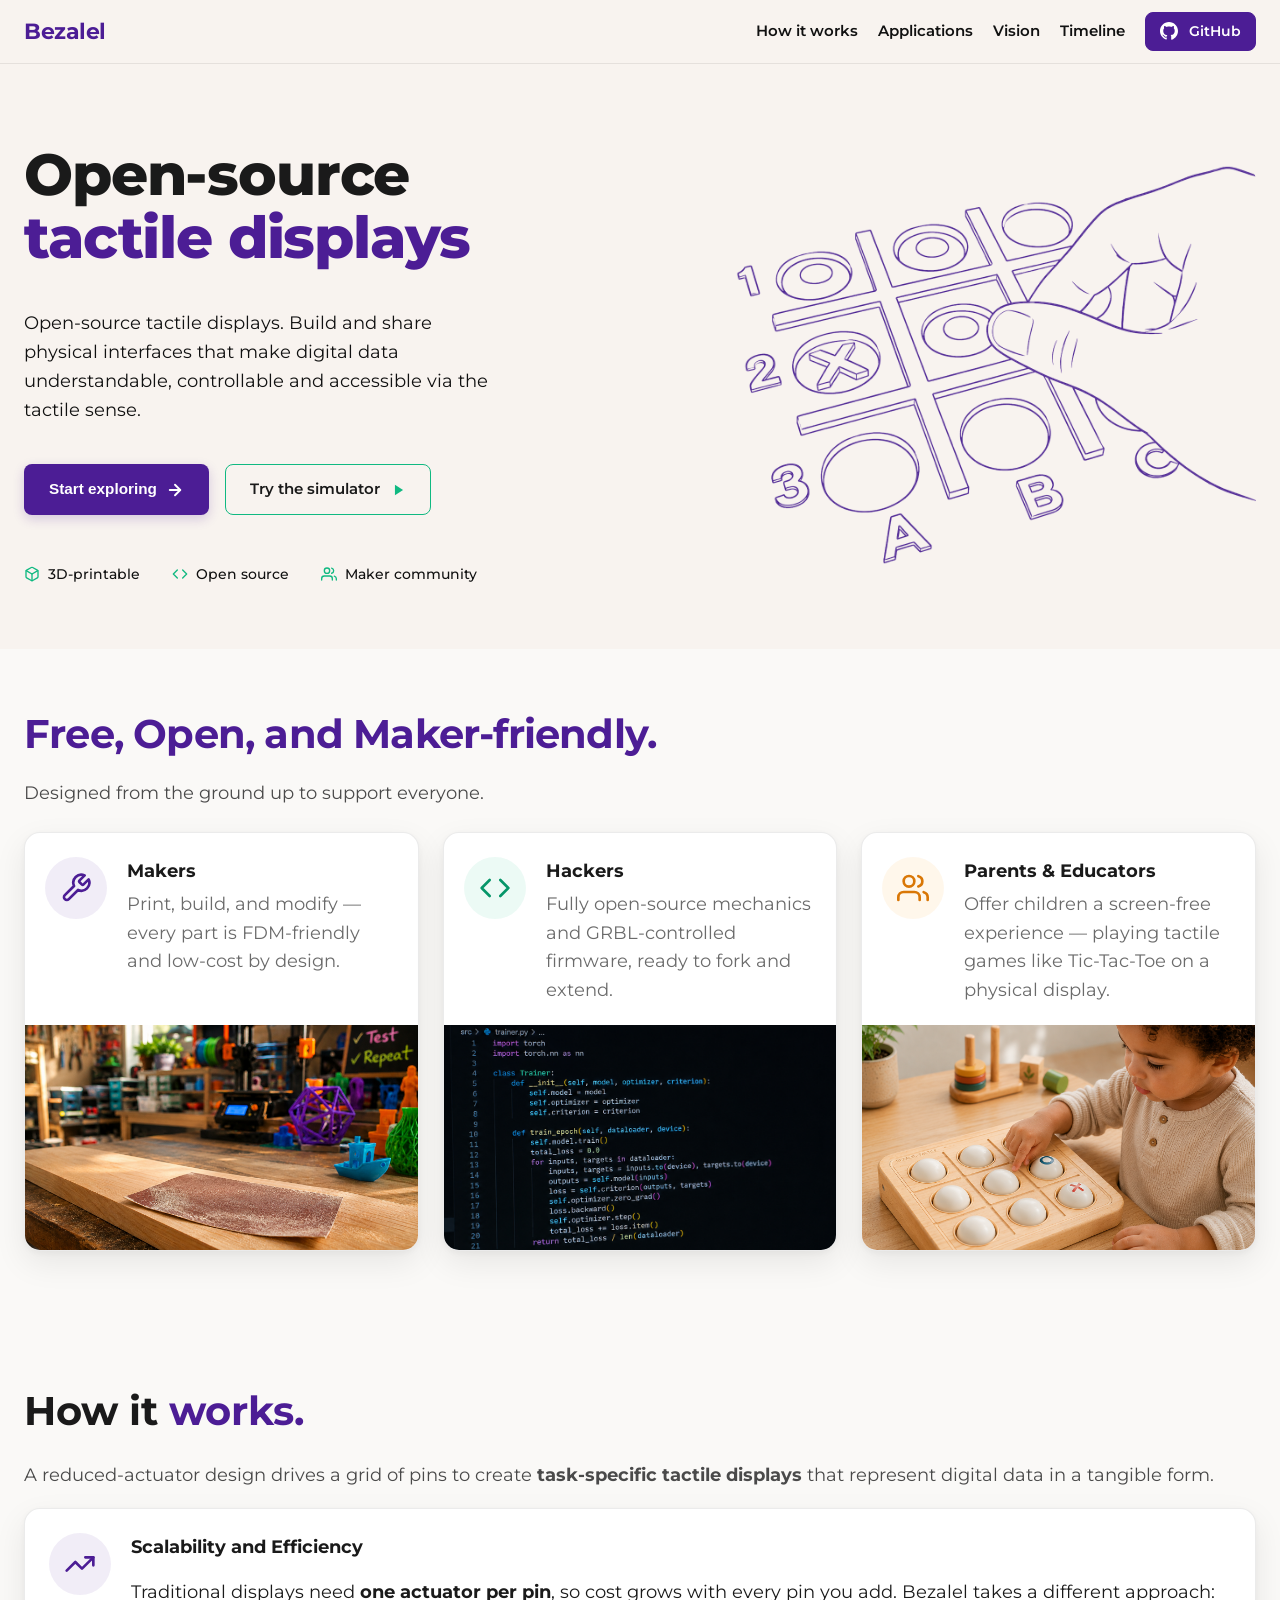
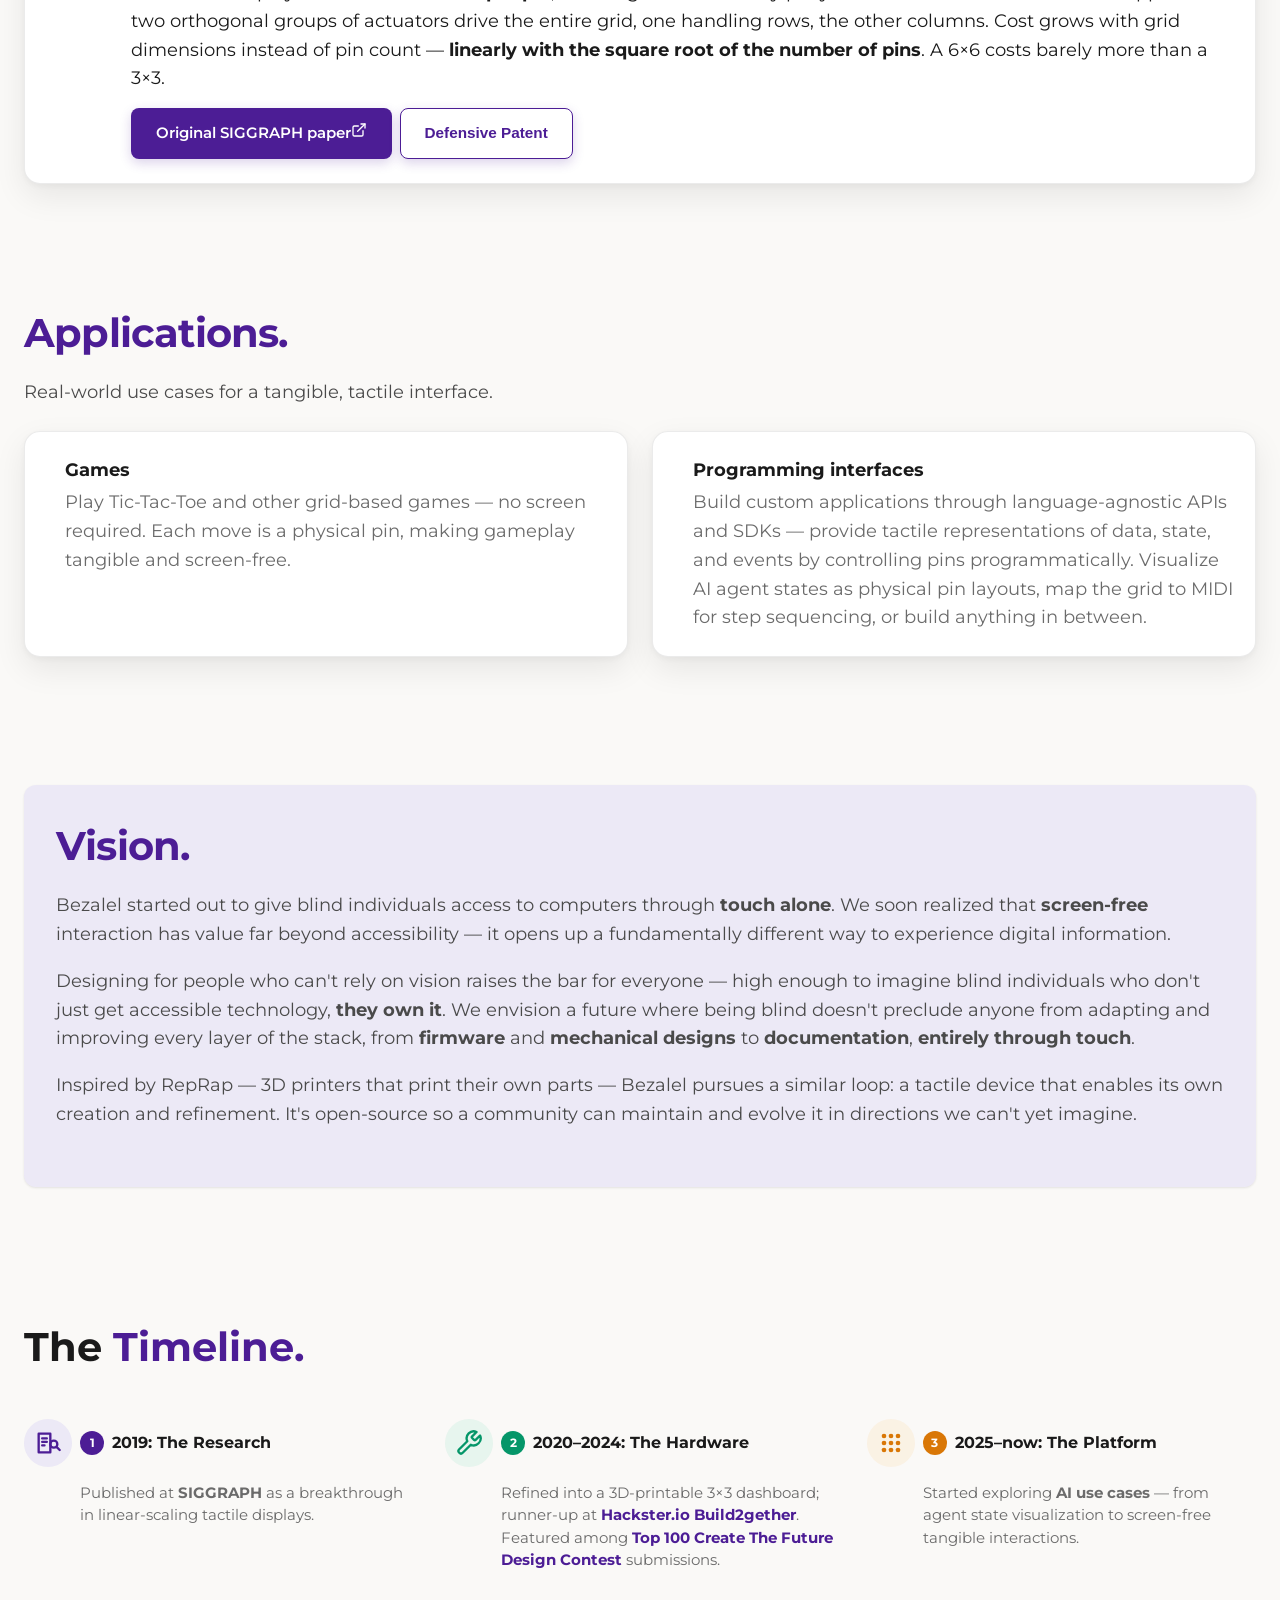
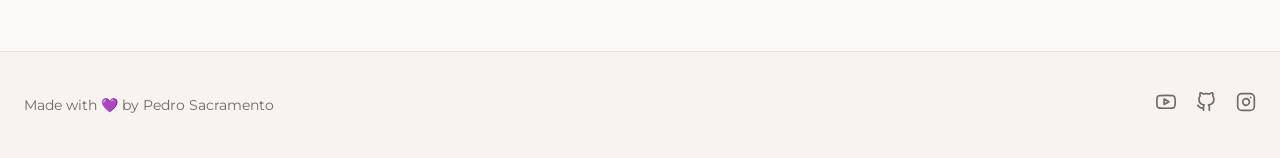
==== commit cb47bccb: "deploy: Swap card order — Games before Programming interfaces Co-Authored-By: DeepSeek V4 pro <norep" ====
--- a/index.html
+++ b/index.html
@@ -14,7 +14,7 @@
       href="https://fonts.googleapis.com/css2?family=Montserrat:wght@400;500;600;700&family=JetBrains+Mono:wght@400;500&display=swap"
       rel="stylesheet"
     />
-    <script type="module" crossorigin src="/assets/index-s9l75Foz.js"></script>
+    <script type="module" crossorigin src="/assets/index-DUo1Uu-i.js"></script>
     <link rel="stylesheet" crossorigin href="/assets/index-Cye91xKA.css">
   </head>
   <body>
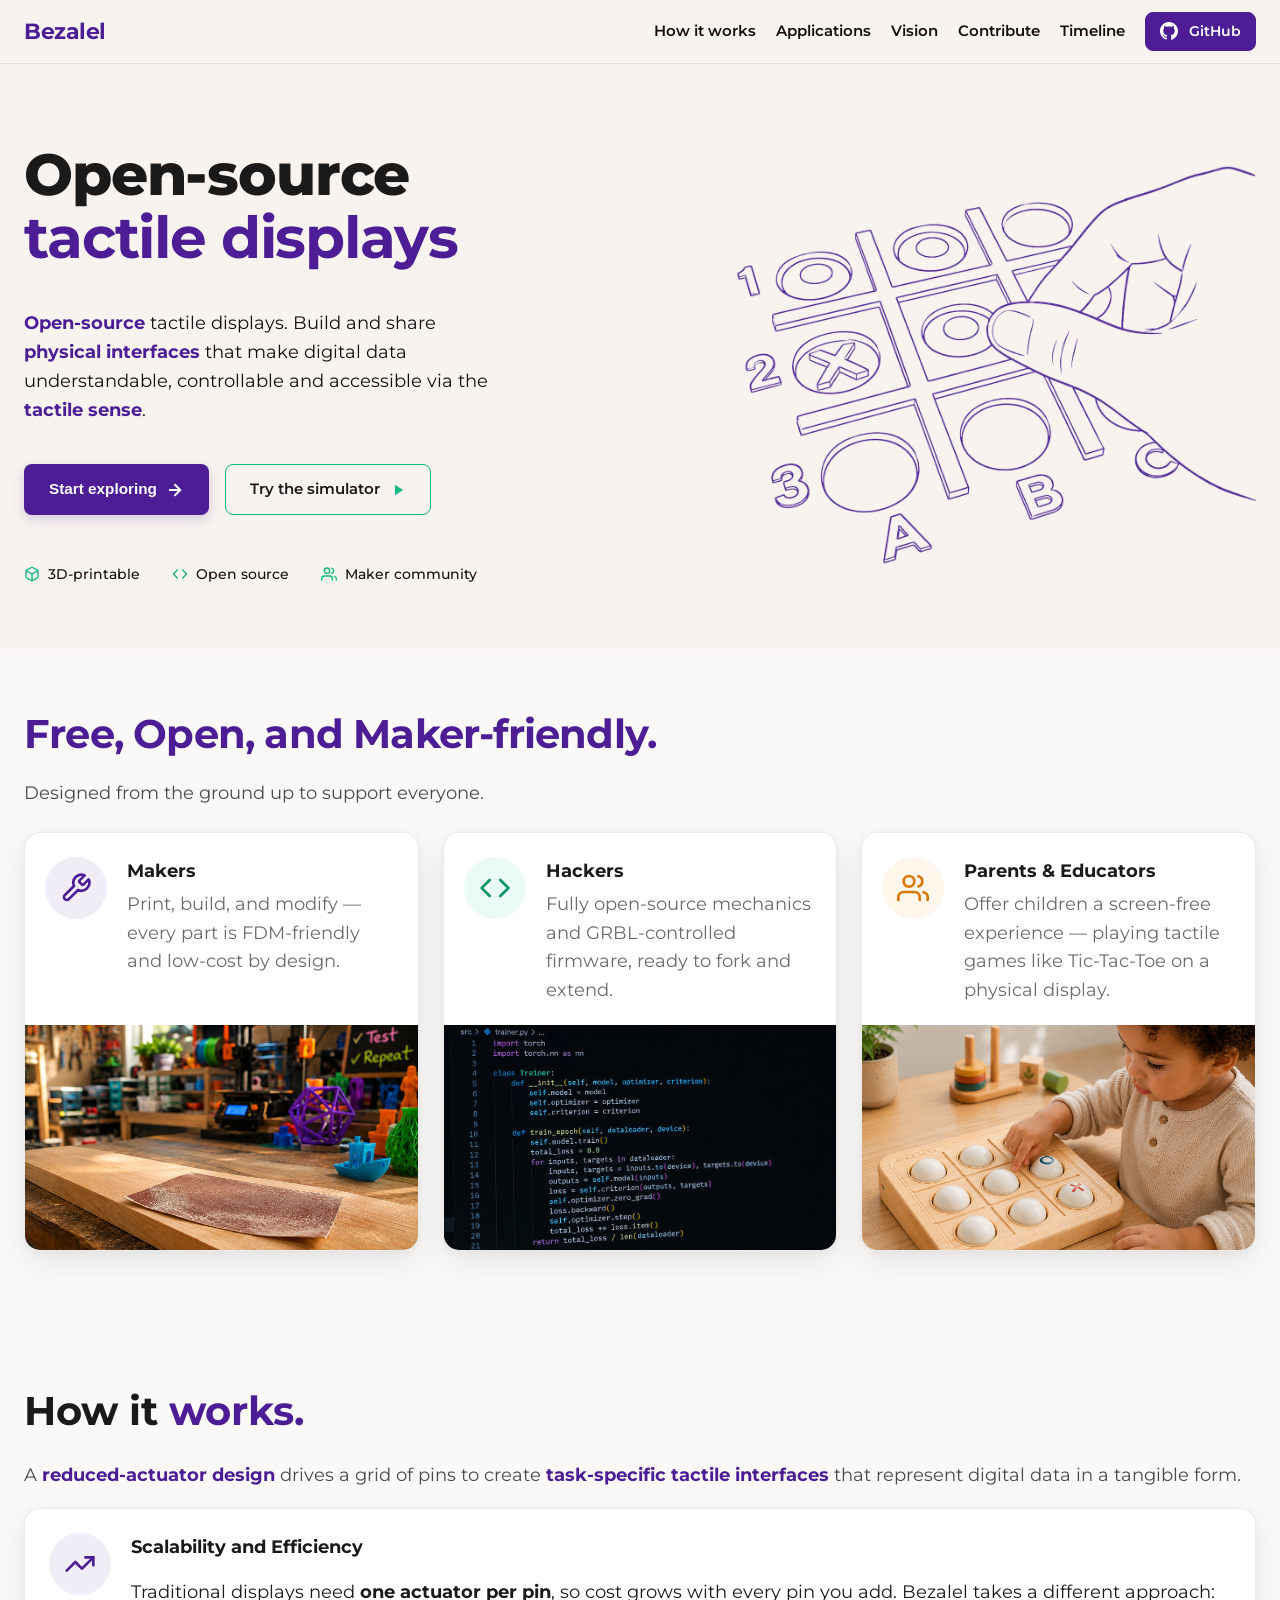
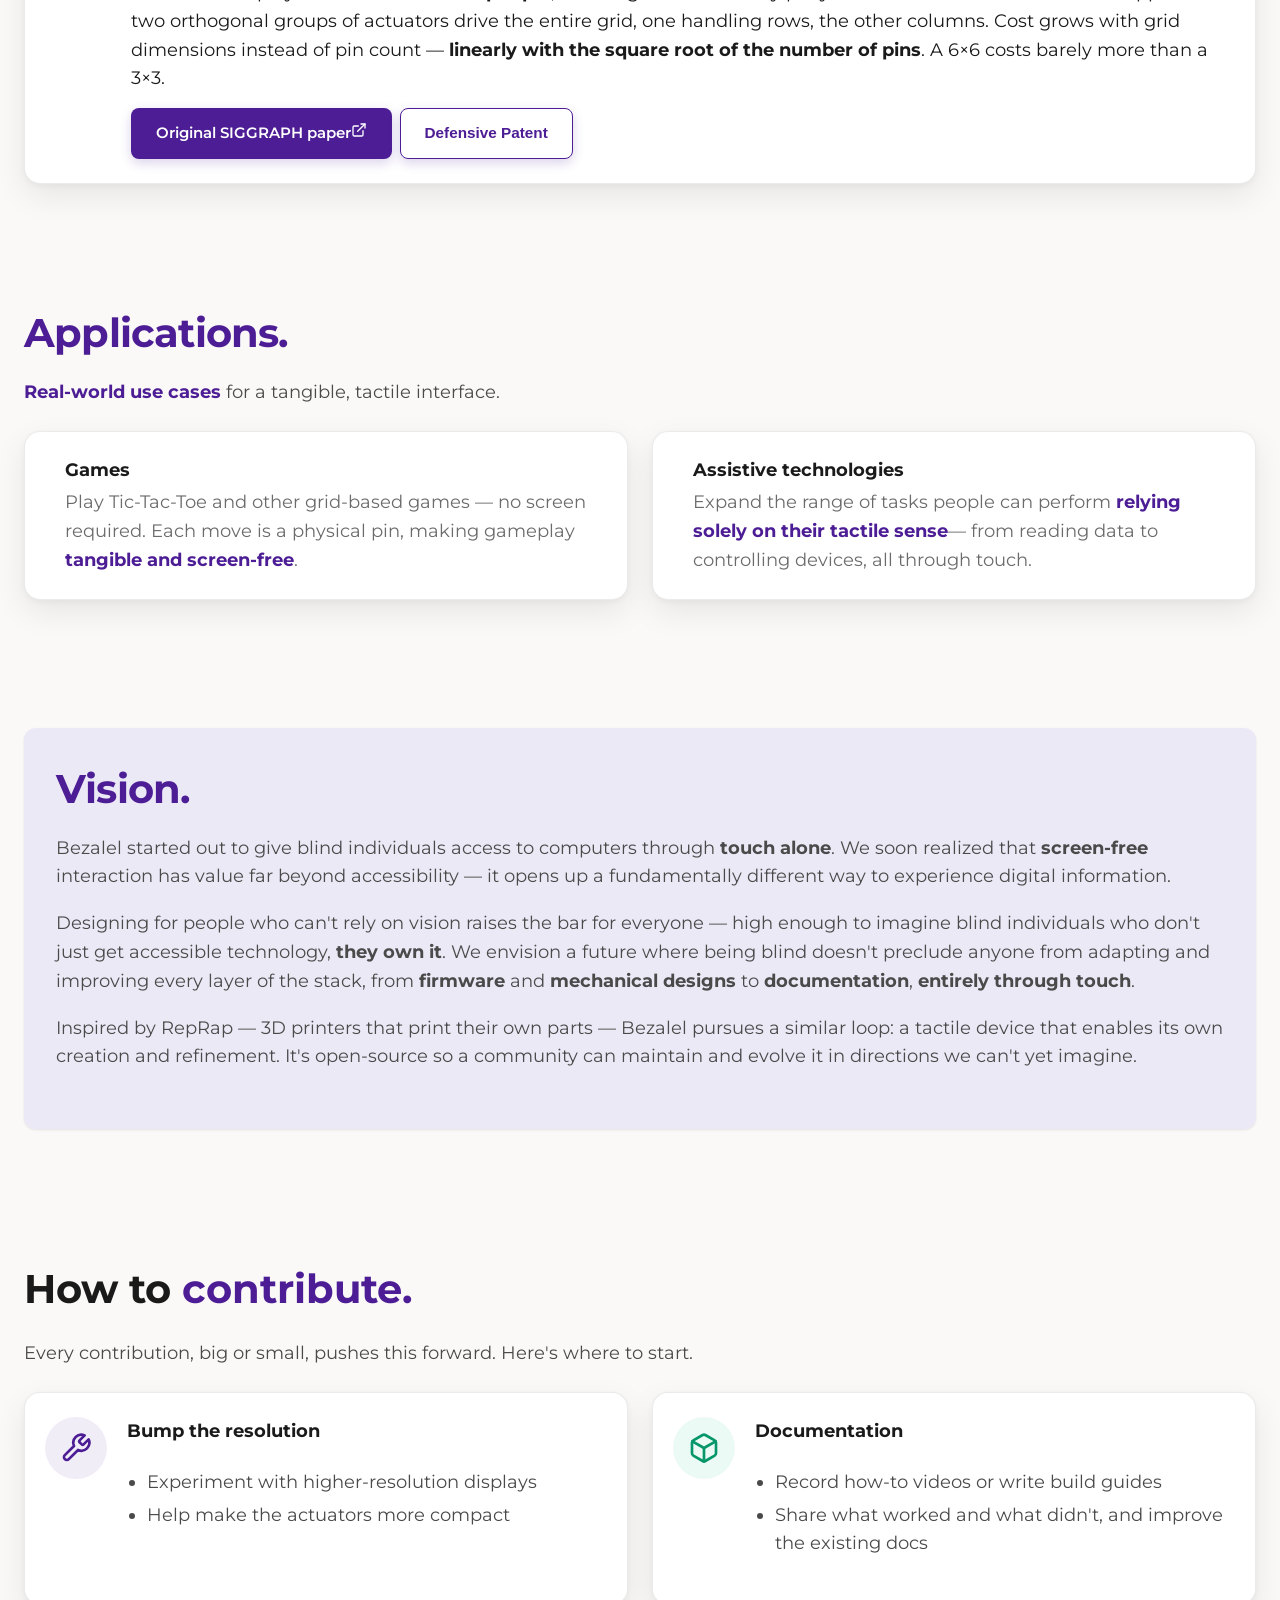
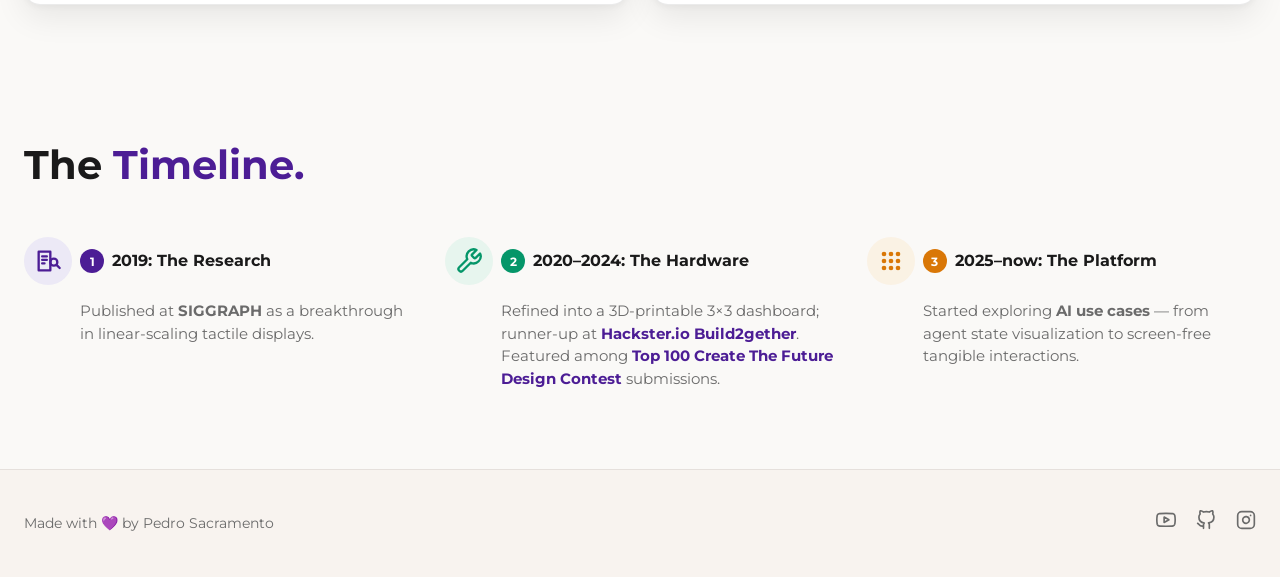
==== commit cc17a096: "deploy: Add Contribute section, tighten copy and emphasis across landing page bezalel-research/bezal" ====
--- a/index.html
+++ b/index.html
@@ -14,8 +14,8 @@
       href="https://fonts.googleapis.com/css2?family=Montserrat:wght@400;500;600;700&family=JetBrains+Mono:wght@400;500&display=swap"
       rel="stylesheet"
     />
-    <script type="module" crossorigin src="/assets/index-DUo1Uu-i.js"></script>
-    <link rel="stylesheet" crossorigin href="/assets/index-Cye91xKA.css">
+    <script type="module" crossorigin src="/assets/index-BGG22bV1.js"></script>
+    <link rel="stylesheet" crossorigin href="/assets/index-CEaXTGGW.css">
   </head>
   <body>
     <div id="root"></div>
--- a/assets/index-CEaXTGGW.css
+++ b/assets/index-CEaXTGGW.css
@@ -0,0 +1 @@
+:root{--color-bg: #f8f3ef;--color-bg-secondary: #f4f2ee;--color-bg-tertiary: #f0edea;--color-bg-primary: #ffffff;--color-text-primary: #1a1a1a;--color-text: #4a4a4a;--color-text-secondary: #6b6b6b;--color-accent: #4c1d95;--color-accent-hover: #371771;--color-accent-tint: rgba(108, 92, 231, .1);--color-brand: #4c1d95;--color-hook-green: #10b981;--color-hook-green-hover: #059669;--color-hook-orange: #4c1d95;--color-hook-orange-hover: #371771;--color-hook-red: #f59e0b;--color-hook-red-hover: #d97706;--navbar-bg: #f8f3ef;--border-color: rgba(0, 0, 0, .08);--shadow-card: 0 12px 32px rgba(0, 0, 0, .08), 0 2px 6px rgba(0, 0, 0, .04);--border-radius: .8rem;--border-radius-lg: 1.6rem;--spacer: 1.6rem;--fs-base: 1.6rem;--fs-hero: 5.5rem;--fs-h2: 4rem;--fs-hook: 4.8rem;--fs-navbar: 1.4rem;--fs-ui: calc(var(--fs-base) * .85);--font-body: "Montserrat", sans-serif;--font-mono: "JetBrains Mono", monospace;--container: 1240px}@media (min-width: 1220px){:root{--fs-base: 1.8rem;--fs-hero: 7.2rem;--fs-hook: 6.4rem}}*,*:before,*:after{box-sizing:border-box}html{font-size:62.5%}body{margin:0;font-family:var(--font-body);font-size:var(--fs-base);line-height:1.6;color:var(--color-text);background-color:var(--color-bg);-webkit-font-smoothing:antialiased}a{color:var(--color-accent);text-decoration:none}a:hover{color:var(--color-accent-hover);text-decoration:underline}.navbar{position:sticky;top:0;z-index:100;display:flex;align-items:center;justify-content:space-between;padding:0 calc(var(--spacer) * 1.5);height:6.4rem;background-color:var(--navbar-bg);border-bottom:1px solid var(--border-color);font-size:var(--fs-navbar)}.navbar-brand{color:var(--color-brand);font-weight:700;font-size:2.2rem;letter-spacing:-.02em}.navbar-brand:hover{color:var(--color-brand);text-decoration:none}.navbar-nav{display:flex;gap:calc(var(--spacer) * 1.25);list-style:none;margin:0;padding:0;align-items:center}.navbar-nav a{color:#111;font-weight:600;font-size:var(--fs-ui)}.navbar-nav a:hover{color:var(--color-text-primary);text-decoration:none}.navbar-nav .btn{padding:.6rem 1.4rem;font-size:var(--fs-navbar)}@media (max-width: 720px){.navbar-nav li:not(:last-child){display:none}}.hero{padding:calc(var(--spacer) * 5) calc(var(--spacer) * 1.5) calc(var(--spacer) * 4)}.hero-grid{display:grid;grid-template-columns:minmax(0,1fr) minmax(0,1.5fr);gap:calc(var(--spacer) * 3);align-items:center}.hero-content{display:flex;flex-direction:column;align-items:flex-start;max-width:var(--container);margin:0 auto}.hero-visual{display:flex;align-items:center;justify-content:flex-end}.device-svg{width:100%;height:auto;max-width:520px;border-radius:var(--border-radius-lg)}.vision-content{display:flex;gap:calc(var(--spacer) * 2);align-items:flex-start}.vision-text{flex:1 1 60%}.vision-image{flex:0 0 280px;max-height:200px;border-radius:8px;object-fit:cover}@media (max-width: 880px){.hero-grid{grid-template-columns:1fr}.hero-visual{order:-1;justify-content:flex-start}.button-group{flex-direction:column}.feature-grid:has(.feature-card-prose){grid-template-columns:1fr}.vision-content{flex-direction:column}.vision-image{flex:0 0 auto;width:100%;max-height:none;height:320px;object-fit:cover;object-position:left;border-radius:8px;order:-1}}.hero-eyebrow{display:inline-block;margin-bottom:var(--spacer);padding:.4rem 1rem;border:1px solid var(--border-color);border-radius:999px;font-size:1.3rem;color:var(--color-text-secondary);letter-spacing:.04em;text-transform:uppercase}.hero h1{margin:0 0 calc(var(--spacer) * 2.5);font-size:clamp(3.4rem,5.2vw,5.8rem);font-weight:800;line-height:1.08;letter-spacing:-.02em;color:var(--color-text-primary);max-width:18ch}.hero-subtitle{margin:0 0 calc(var(--spacer) * 2.5);font-size:var(--fs-base);color:#111;max-width:75ch}.hero-subtitle strong{color:var(--color-brand);font-weight:700}.hero-cta{display:flex;gap:var(--spacer);flex-wrap:wrap}@media (max-width: 600px){.hero-cta{flex-direction:column;width:100%}.hero-cta .btn{width:100%;text-align:center}}.btn{display:inline-block;padding:1.2rem 2.4rem;border-radius:var(--border-radius);font-weight:600;font-size:var(--fs-ui);cursor:pointer;border:1px solid transparent;transition:all .2s ease}.btn-accent{background-color:var(--color-accent);color:#fff}.btn-accent:hover{background-color:var(--color-accent-hover);color:#fff;text-decoration:none}.btn-ghost{background-color:transparent;color:var(--color-text-primary);border-color:var(--border-color)}.btn-ghost:hover{background-color:var(--color-bg-secondary);color:var(--color-text-primary);text-decoration:none}.btn-start{background-color:var(--color-hook-orange);color:#fff;box-shadow:0 4px 12px #4c1d9533}.btn-start:hover{background-color:var(--color-hook-orange-hover);color:#fff;text-decoration:none;transform:translateY(-2px);box-shadow:0 8px 16px #4c1d954d}.btn-patent{background:#fff;color:var(--color-accent);border-color:var(--color-accent);box-shadow:0 4px 12px #4c1d9533}.btn-patent:hover{background:#fff;color:var(--color-accent-hover);border-color:var(--color-accent-hover);text-decoration:none;transform:translateY(-2px);box-shadow:0 8px 16px #4c1d954d}.btn-green{background-color:var(--color-hook-green);color:#fff;box-shadow:0 4px 12px #10b98133}.btn-green:hover{background-color:var(--color-hook-green-hover);color:#fff;text-decoration:none;transform:translateY(-2px);box-shadow:0 8px 16px #10b9814d}.btn-github{display:inline-flex;align-items:center;gap:.6rem;background-color:var(--color-accent);color:#fff!important;border:1px solid var(--color-accent);border-radius:var(--border-radius);padding:.7rem 1.4rem!important}.btn-github:hover{background-color:var(--color-accent-hover);border-color:var(--color-accent-hover);color:#fff;text-decoration:none}body.modal-open{overflow:hidden}.modal-backdrop{position:fixed;top:0;right:0;bottom:0;left:0;z-index:200;display:none;align-items:center;justify-content:center;padding:calc(var(--spacer) * 1.5);background:#00000073}.modal-backdrop.is-open{display:flex}.modal{width:min(920px,100%);max-height:90vh;overflow:auto;background:var(--color-bg-primary);border:1px solid var(--border-color);border-radius:var(--border-radius-lg);box-shadow:0 16px 42px #00000040}.modal-header{display:flex;align-items:flex-start;justify-content:space-between;gap:var(--spacer);padding:calc(var(--spacer) * 1.5) calc(var(--spacer) * 1.5) calc(var(--spacer) * 1.1);border-bottom:1px solid var(--border-color)}.modal-header h2{margin:0;font-size:2.6rem;color:var(--color-text-primary)}.modal-header p{margin:.6rem 0 0;color:var(--color-text-secondary)}.modal-close{border:1px solid var(--border-color);background:var(--color-bg);color:var(--color-text-primary);border-radius:var(--border-radius);width:3.2rem;height:3.2rem;line-height:1;font-size:2rem;cursor:pointer;flex:0 0 auto}.modal-close:hover{background:var(--color-bg-secondary)}.project-grid{display:grid;grid-template-columns:repeat(auto-fit,minmax(220px,1fr));gap:var(--spacer);padding:calc(var(--spacer) * 1.5)}.project-card{display:block;color:inherit;text-decoration:none;border:1px solid var(--border-color);border-radius:var(--border-radius);overflow:hidden;background:var(--color-bg-primary);box-shadow:0 2px 8px #0000000f}.project-card:hover{text-decoration:none}.project-thumb{aspect-ratio:16 / 9;display:grid;place-items:center;font-size:3.2rem;font-weight:700;color:#fff}.project-image-container{aspect-ratio:16 / 9;padding:1.2rem 1.2rem .4rem;display:flex;align-items:center}.project-image{aspect-ratio:16 / 9;width:100%;height:auto;object-fit:cover;display:block;border-radius:.4rem}.thumb-tictactoe{background:linear-gradient(135deg,var(--color-accent),var(--color-hook-green))}.thumb-wave{background:linear-gradient(135deg,var(--color-hook-orange),var(--color-hook-red))}.thumb-shapes{background:linear-gradient(135deg,var(--color-hook-green),var(--color-accent))}.project-copy{padding:1.2rem}.project-copy-top{padding:1.2rem 1.2rem 0}.project-copy-bottom{padding:0 1.2rem 1.4rem}.project-copy h3{margin:0 0 .5rem;font-size:1.7rem;color:var(--color-text-primary)}.project-copy p{margin:0;color:var(--color-text-secondary);font-size:1.4rem}.button-group{display:flex;gap:.8rem;margin-top:1rem}.download-button,.watch-button{flex:1;display:flex;align-items:center;justify-content:center;gap:.6rem;padding:.6rem 1.2rem;border-radius:.4rem;font-size:1.4rem;font-weight:600;text-decoration:none;transition:all .2s ease}.download-button{background:var(--color-accent);color:#fff}.download-button:hover{background:var(--color-accent-hover);color:#fff;text-decoration:none;transform:translateY(-2px);box-shadow:0 4px 12px #4c1d954d}.watch-button{background:#fff;color:var(--color-accent);border:1px solid var(--color-accent)}.watch-button:hover{background:#fff;color:var(--color-accent-hover);text-decoration:none;transform:translateY(-2px);box-shadow:0 2px 8px #4c1d9526}.download-button svg,.watch-button svg{width:1.6rem;height:1.6rem}.simulator-row{margin-top:.8rem}.simulator-button{width:100%;display:flex;align-items:center;justify-content:center;padding:.6rem 1.2rem;background:#fff;color:var(--color-hook-green);border:1px solid var(--color-hook-green);border-radius:.4rem;font-size:1.4rem;font-weight:600;font-family:inherit;line-height:1;text-decoration:none;cursor:pointer;transition:all .2s ease;height:3.2rem;box-sizing:border-box}.simulator-button:hover{background:#fff;color:var(--color-hook-green-hover);text-decoration:none;transform:translateY(-2px);box-shadow:0 2px 8px #10b98126}.simulator-button.simulator-disabled{background:#fff;color:#d1d5db;border-color:#d1d5db;cursor:not-allowed;pointer-events:none}.simulator-button.simulator-disabled:hover{background:#fff;color:#d1d5db;transform:none;box-shadow:none}.modal-footer{border-top:1px solid var(--border-color);padding:calc(var(--spacer) * 1.1) calc(var(--spacer) * 1.5) calc(var(--spacer) * 1.5);display:flex;align-items:center;justify-content:space-between;gap:var(--spacer);flex-wrap:wrap}.modal-footer p{margin:0;color:var(--color-text-secondary)}.page-card{padding:calc(var(--spacer) * 4) calc(var(--spacer) * 1.5);background-color:#faf9f7}.page-card-inner{max-width:var(--container);margin:0 auto}.page-card h2{margin:0 0 var(--spacer);font-size:var(--fs-h2);font-weight:700;color:var(--color-text-primary)}.page-card p{max-width:70ch}#how-it-works .page-card-inner>p,#how-it-works .feature-card-prose p,#contribute .page-card-inner>p{max-width:none}#vision .page-card-inner{background:var(--color-accent-tint);border-radius:12px;box-shadow:0 1px 3px #0000000f,0 1px 2px #0000000a;padding:calc(var(--spacer) * 2.5) calc(var(--spacer) * 2)}#vision p{max-width:none}.page-card ul{padding-left:2rem;max-width:70ch}.page-card li{margin-bottom:.4rem}.feature-card-prose li::marker{color:var(--color-hook-green);font-weight:600}.page-card-inner>h3{margin:calc(var(--spacer) * 1.75) 0 .4rem;font-size:1.8rem;font-weight:600;color:var(--color-text-primary)}.hook-h2{margin:0 0 calc(var(--spacer) * 1.5)!important;font-size:var(--fs-h2)!important;font-weight:700;line-height:1.05;letter-spacing:-.02em}.hook-green{color:var(--color-text-primary)!important}.hook-orange{color:var(--color-hook-orange)!important}.hook-red{color:var(--color-hook-red)!important}.hook-indigo{color:var(--color-accent)!important}.feature-grid{display:grid;grid-template-columns:repeat(auto-fit,minmax(260px,1fr));gap:calc(var(--spacer) * 1.5);margin-top:calc(var(--spacer) * 1.5)}.feature-card{padding:calc(var(--spacer) * 1.5);background-color:var(--color-bg-primary);border-radius:var(--border-radius-lg);border:1px solid var(--border-color);box-shadow:var(--shadow-card);overflow:hidden}.feature-card h3{grid-area:title;margin:0;font-size:1.8rem;color:var(--color-text-primary)}.feature-card p{grid-area:desc;margin:0;color:var(--color-text-secondary)}.feature-card.is-selected{border-color:var(--color-hook-green);background-color:var(--color-bg-tertiary);box-shadow:0 0 0 2px var(--color-hook-green)}.feature-card.is-selected .btn-add{background-color:var(--color-hook-green);color:var(--color-text-primary);border-color:var(--color-hook-green)}.roadmap-year{margin-top:calc(var(--spacer) * 2)}.roadmap-current h3{color:var(--color-hook-green)}.evolution-timeline{display:flex;flex-direction:row;justify-content:space-between;gap:calc(var(--spacer) * 2);margin-top:calc(var(--spacer) * 2.5);position:relative}.evolution-step{flex:1;position:relative;z-index:1}.evolution-step-header{display:flex;align-items:center;gap:.8rem;margin-bottom:1.2rem}.evolution-icon{width:4.8rem;height:4.8rem;border-radius:50%;display:flex;align-items:center;justify-content:center;background:var(--color-accent-tint);color:var(--color-brand);flex-shrink:0}.evolution-icon-gold{background:#f59e0b14;color:var(--color-hook-red-hover)}.evolution-badge{width:2.4rem;height:2.4rem;border-radius:50%;display:flex;align-items:center;justify-content:center;font-size:1.2rem;font-weight:700;color:#fff;flex-shrink:0}.evolution-badge-purple{background:var(--color-brand)}.evolution-badge-mint{background:var(--color-hook-green-hover)}.evolution-badge-gold{background:var(--color-hook-red-hover)}.evolution-step h3{margin:0;font-size:1.6rem;color:var(--color-text-primary)}.evolution-step p{font-size:1.5rem;line-height:1.5;color:var(--color-text-secondary);max-width:100%;padding-left:5.6rem}@media (max-width: 768px){.evolution-timeline{flex-direction:column;gap:var(--spacer)}.evolution-timeline:before{left:2.4rem;top:5rem;bottom:5rem;right:auto;width:2px;height:auto}.evolution-step p{padding-left:5.6rem}}pre.citation{margin:var(--spacer) 0 0;padding:calc(var(--spacer) * 1.25);background-color:var(--color-bg-tertiary);border:1px solid var(--border-color);border-radius:var(--border-radius);font-family:var(--font-mono);font-size:1.3rem;line-height:1.6;color:#ffffffe6;white-space:pre-wrap;word-break:break-word;overflow-x:auto}.text-highlight{color:var(--color-accent);font-weight:700}.hero-cta{margin-bottom:calc(var(--spacer) * 2.5)}.btn-play{background-color:transparent;border:1px solid #10b981;color:#1a1a1a;display:inline-flex;align-items:center;justify-content:center;gap:1.2rem}.btn-play:hover{background-color:#10b981;border-color:#10b981;color:#fff;text-decoration:none;transform:translateY(-2px);box-shadow:0 8px 16px #10b9814d}.btn-play:hover .play-icon-svg{color:#fff}.play-icon-svg{color:#10b981;transition:color .15s ease}.icon-green{color:#10b981}.hero-badges{display:flex;gap:calc(var(--spacer) * 2);margin-top:calc(var(--spacer) * .5);flex-wrap:wrap}.badge{display:flex;align-items:center;gap:.8rem;font-size:1.4rem;font-weight:500;color:#111}.badge-icon{width:1.6rem;height:1.6rem;border:1px solid var(--border-color);border-radius:4px;display:inline-block}.badge-dot{width:.9rem;height:.9rem;border-radius:50%;background-color:var(--color-hook-green);display:inline-block;flex:0 0 auto}.feature-card{display:grid;grid-template-columns:auto 1fr;grid-template-rows:auto 1fr;grid-template-areas:"icon title" "icon desc";column-gap:calc(var(--spacer) * 1.25);row-gap:.4rem;align-items:start;padding:calc(var(--spacer) * 1.5) calc(var(--spacer) * 1.25)}.feature-card-prose{display:flex;gap:calc(var(--spacer) * 1.25);align-items:flex-start;padding:calc(var(--spacer) * 1.5)}.feature-card-prose>.card-icon{flex:0 0 auto}.feature-card-body{flex:1;min-width:0}.feature-card-prose h3{margin:0 0 var(--spacer)}.feature-card-prose p{margin:0 0 var(--spacer);color:var(--color-text-primary)}.feature-card-prose p:last-of-type{margin-bottom:0}.feature-card-prose ul{margin:var(--spacer) 0 0;padding-left:2rem;color:var(--color-text-primary)}.feature-card-prose li{margin-bottom:.4rem}.card-icon{grid-area:icon;width:6.2rem;height:6.2rem;border-radius:50%;display:grid;place-items:center;font-size:2.6rem;font-weight:700}.feature-card-image{grid-column:1 / -1;width:calc(100% + var(--spacer) * 3);aspect-ratio:16 / 9;object-fit:cover;margin-top:var(--spacer);margin-left:calc(var(--spacer) * -1.5);margin-bottom:calc(var(--spacer) * -1.5);border-radius:0 0 var(--border-radius-lg) var(--border-radius-lg)}.card-icon svg{width:3.2rem;height:3.2rem}.icon-purple{background-color:#4c1d9514;color:#4c1d95}.icon-mint{background-color:#10b98114;color:var(--color-hook-green-hover)}.icon-amber{background-color:#f59e0b14;color:var(--color-hook-red-hover)}.roadmap-year h3{margin:0 0 .8rem;font-size:2rem;color:var(--color-text-primary);font-variant-numeric:tabular-nums}.roadmap-year:first-child{margin-top:var(--spacer)}.roadmap-current h3{color:var(--color-accent)}.footer-note{padding:calc(var(--spacer) * 2.5) calc(var(--spacer) * 1.5);color:var(--color-text-secondary);font-size:1.4rem;border-top:1px solid var(--border-color);background-color:var(--color-bg)}.footer-inner{max-width:var(--container);margin:0 auto;display:flex;flex-wrap:wrap;gap:var(--spacer);justify-content:space-between;align-items:center}.footer-links{display:flex;flex-wrap:wrap;gap:calc(var(--spacer) * 1.25);list-style:none;padding:0;margin:0}.footer-links a{color:var(--color-text-secondary)}.hide-mobile{white-space:nowrap}@media (max-width: 600px){.hide-mobile{display:none}}
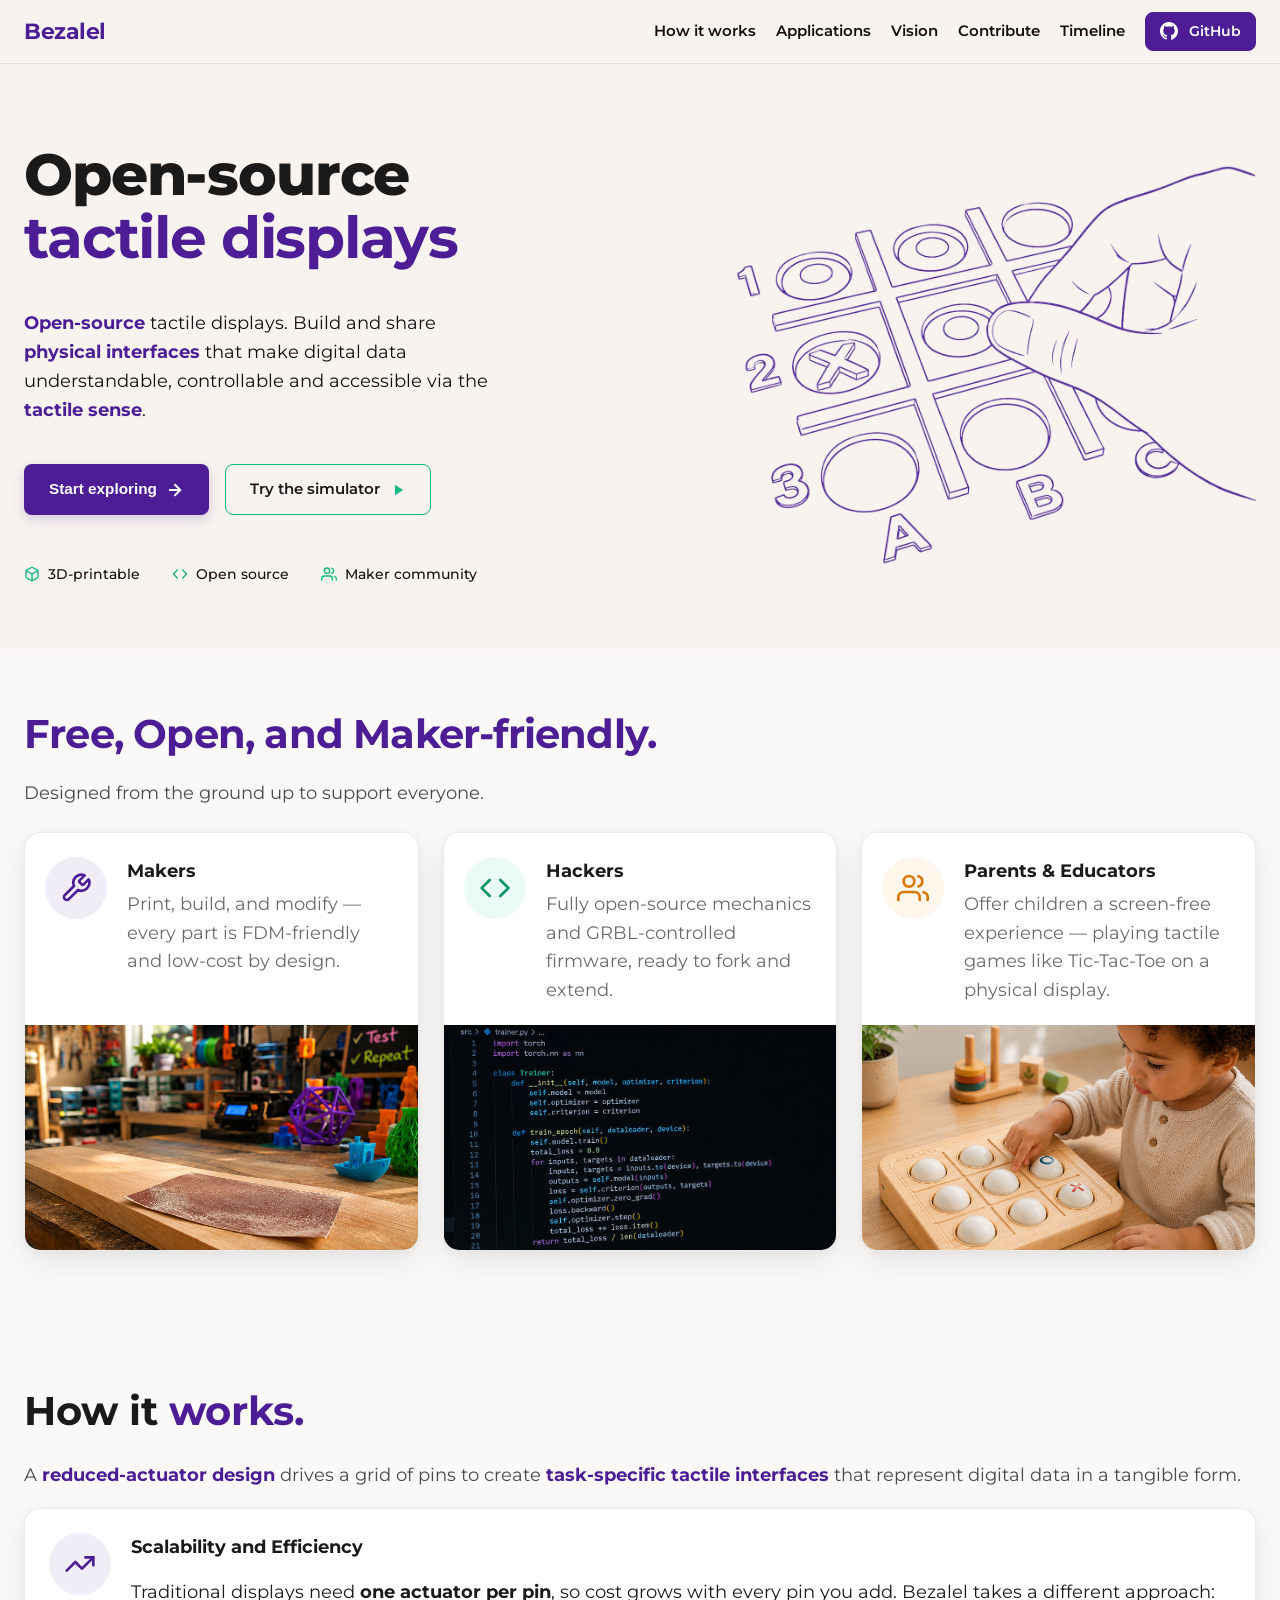
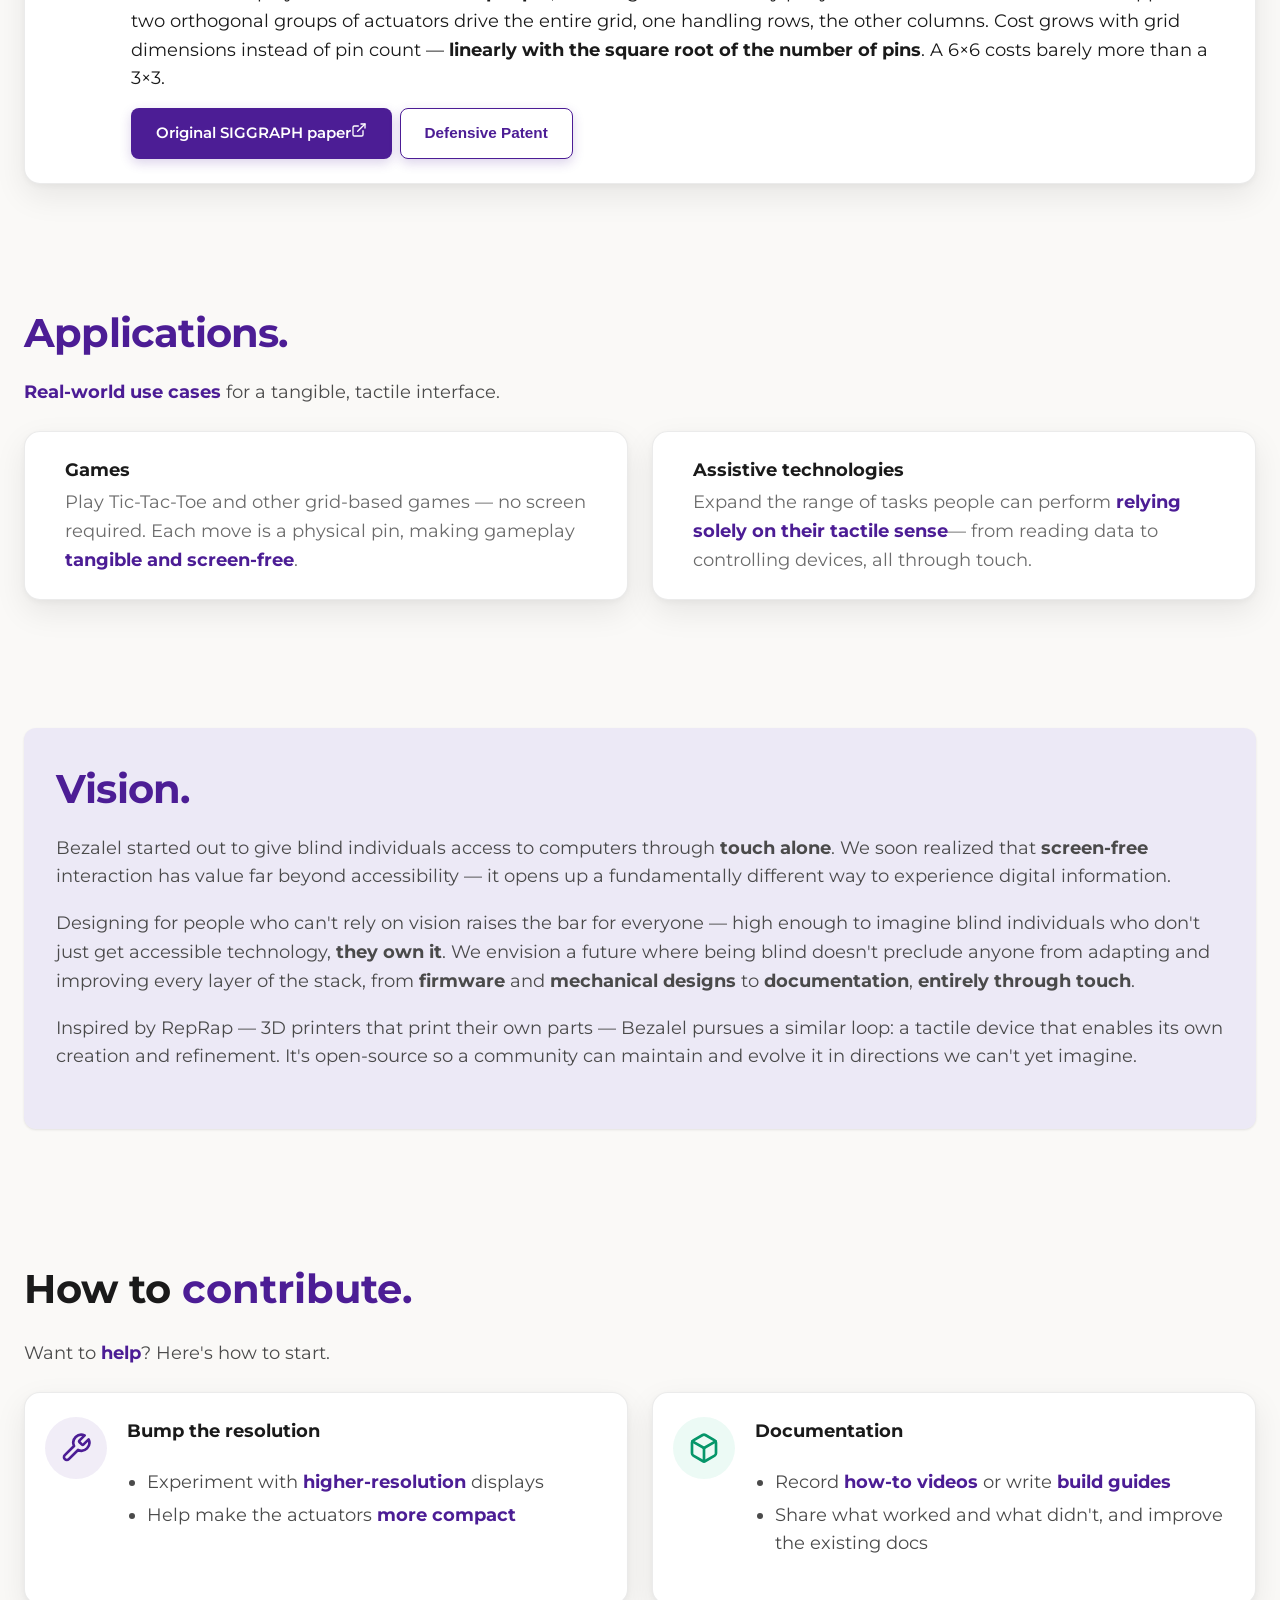
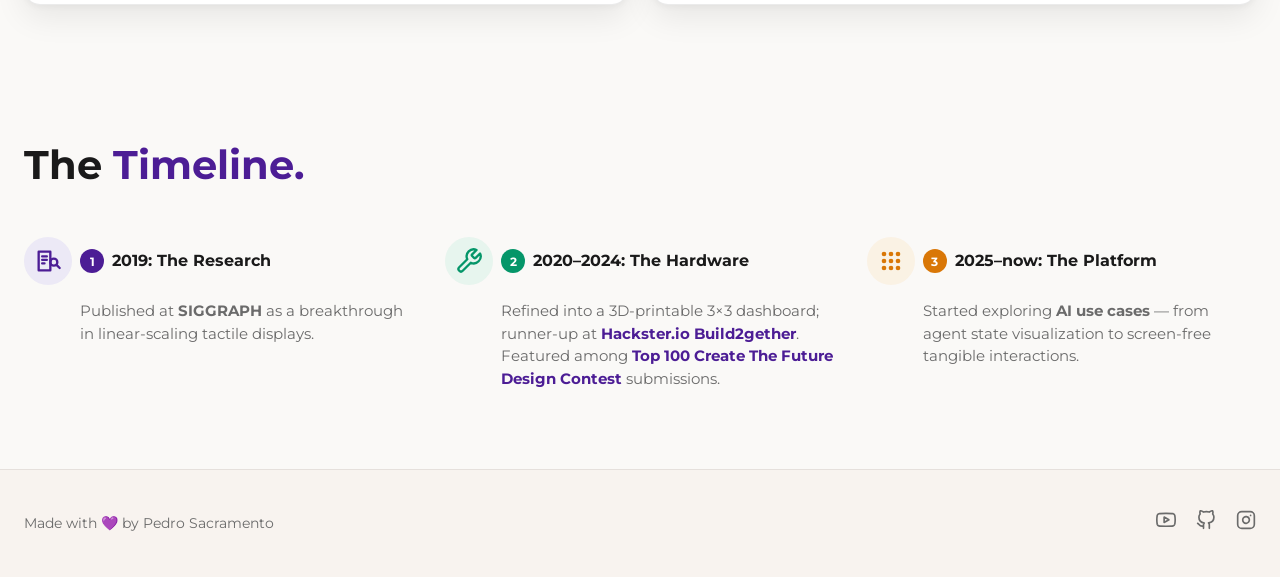
==== commit fa74d2ba: "deploy: Add emphasis to Contribute bullets and intro bezalel-research/bezalel-research-private@54bce" ====
--- a/index.html
+++ b/index.html
@@ -14,7 +14,7 @@
       href="https://fonts.googleapis.com/css2?family=Montserrat:wght@400;500;600;700&family=JetBrains+Mono:wght@400;500&display=swap"
       rel="stylesheet"
     />
-    <script type="module" crossorigin src="/assets/index-BGG22bV1.js"></script>
+    <script type="module" crossorigin src="/assets/index-Bot4UZLO.js"></script>
     <link rel="stylesheet" crossorigin href="/assets/index-CEaXTGGW.css">
   </head>
   <body>
